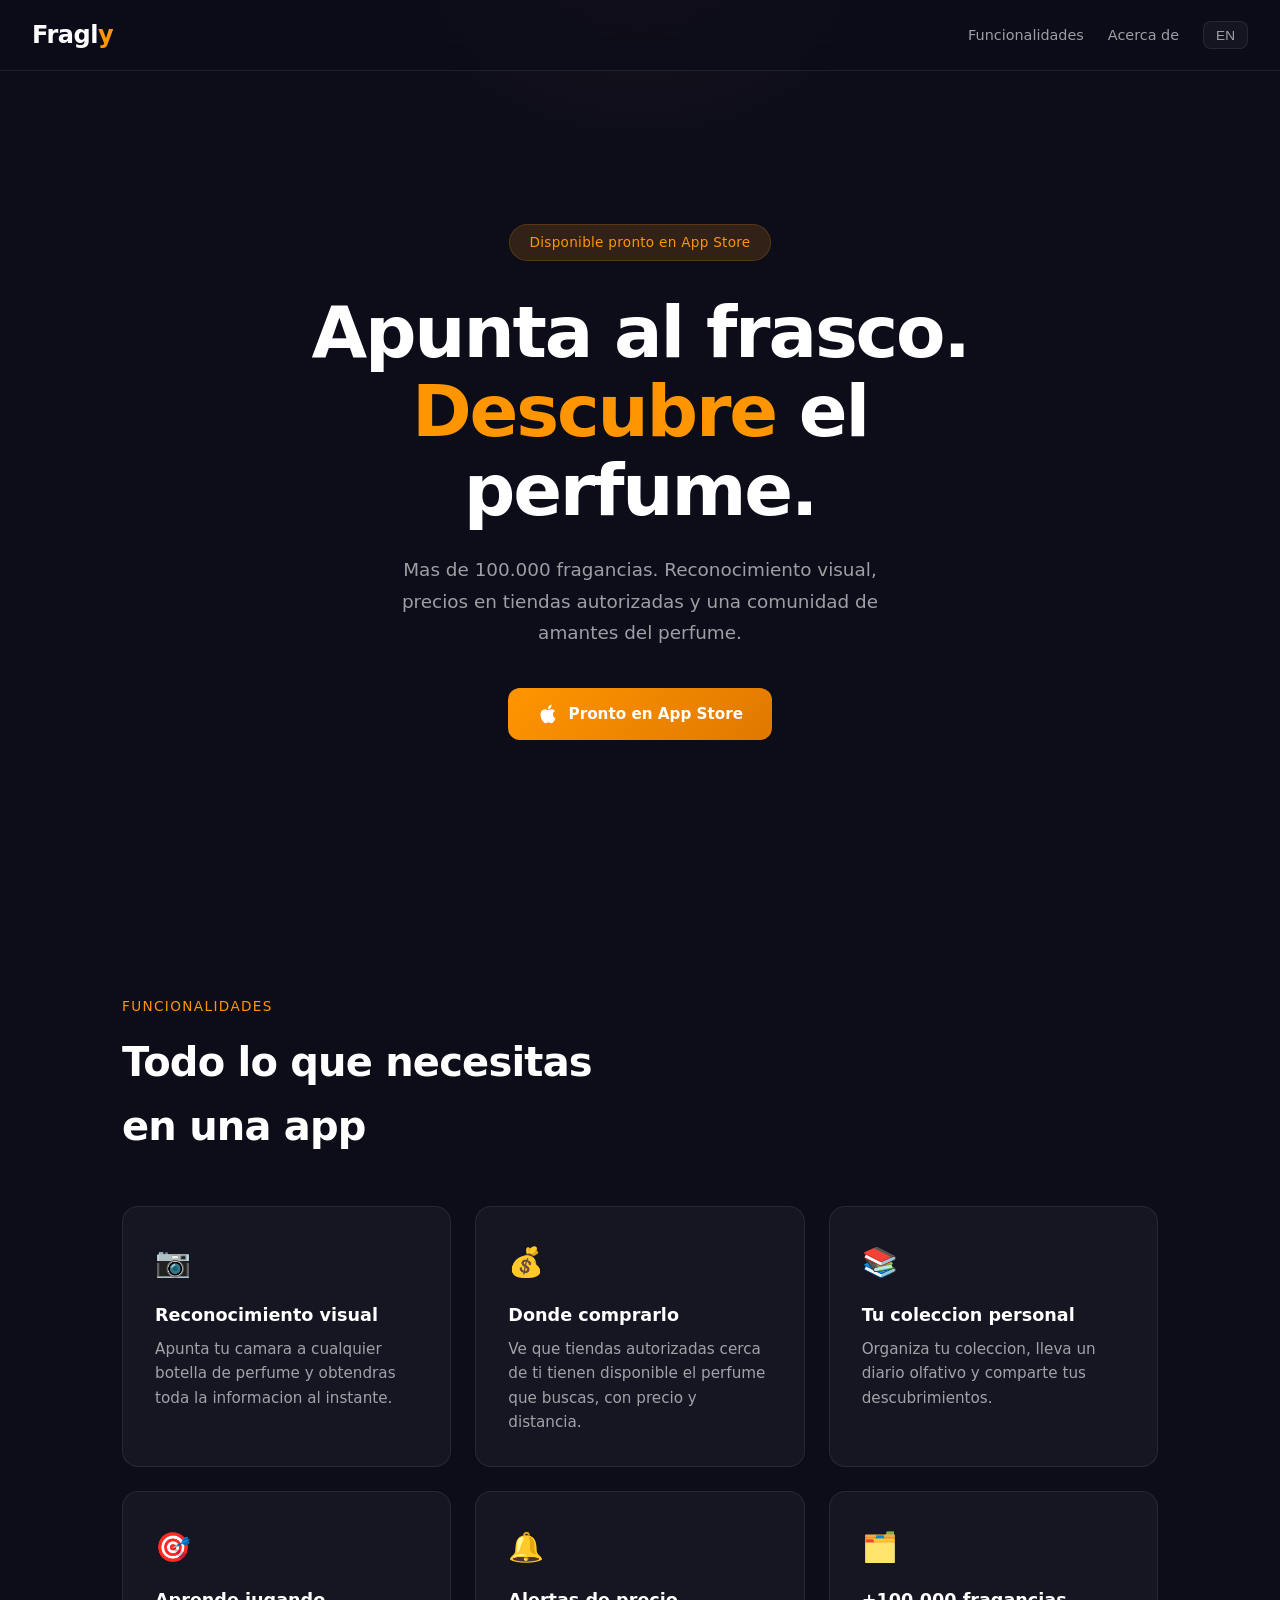
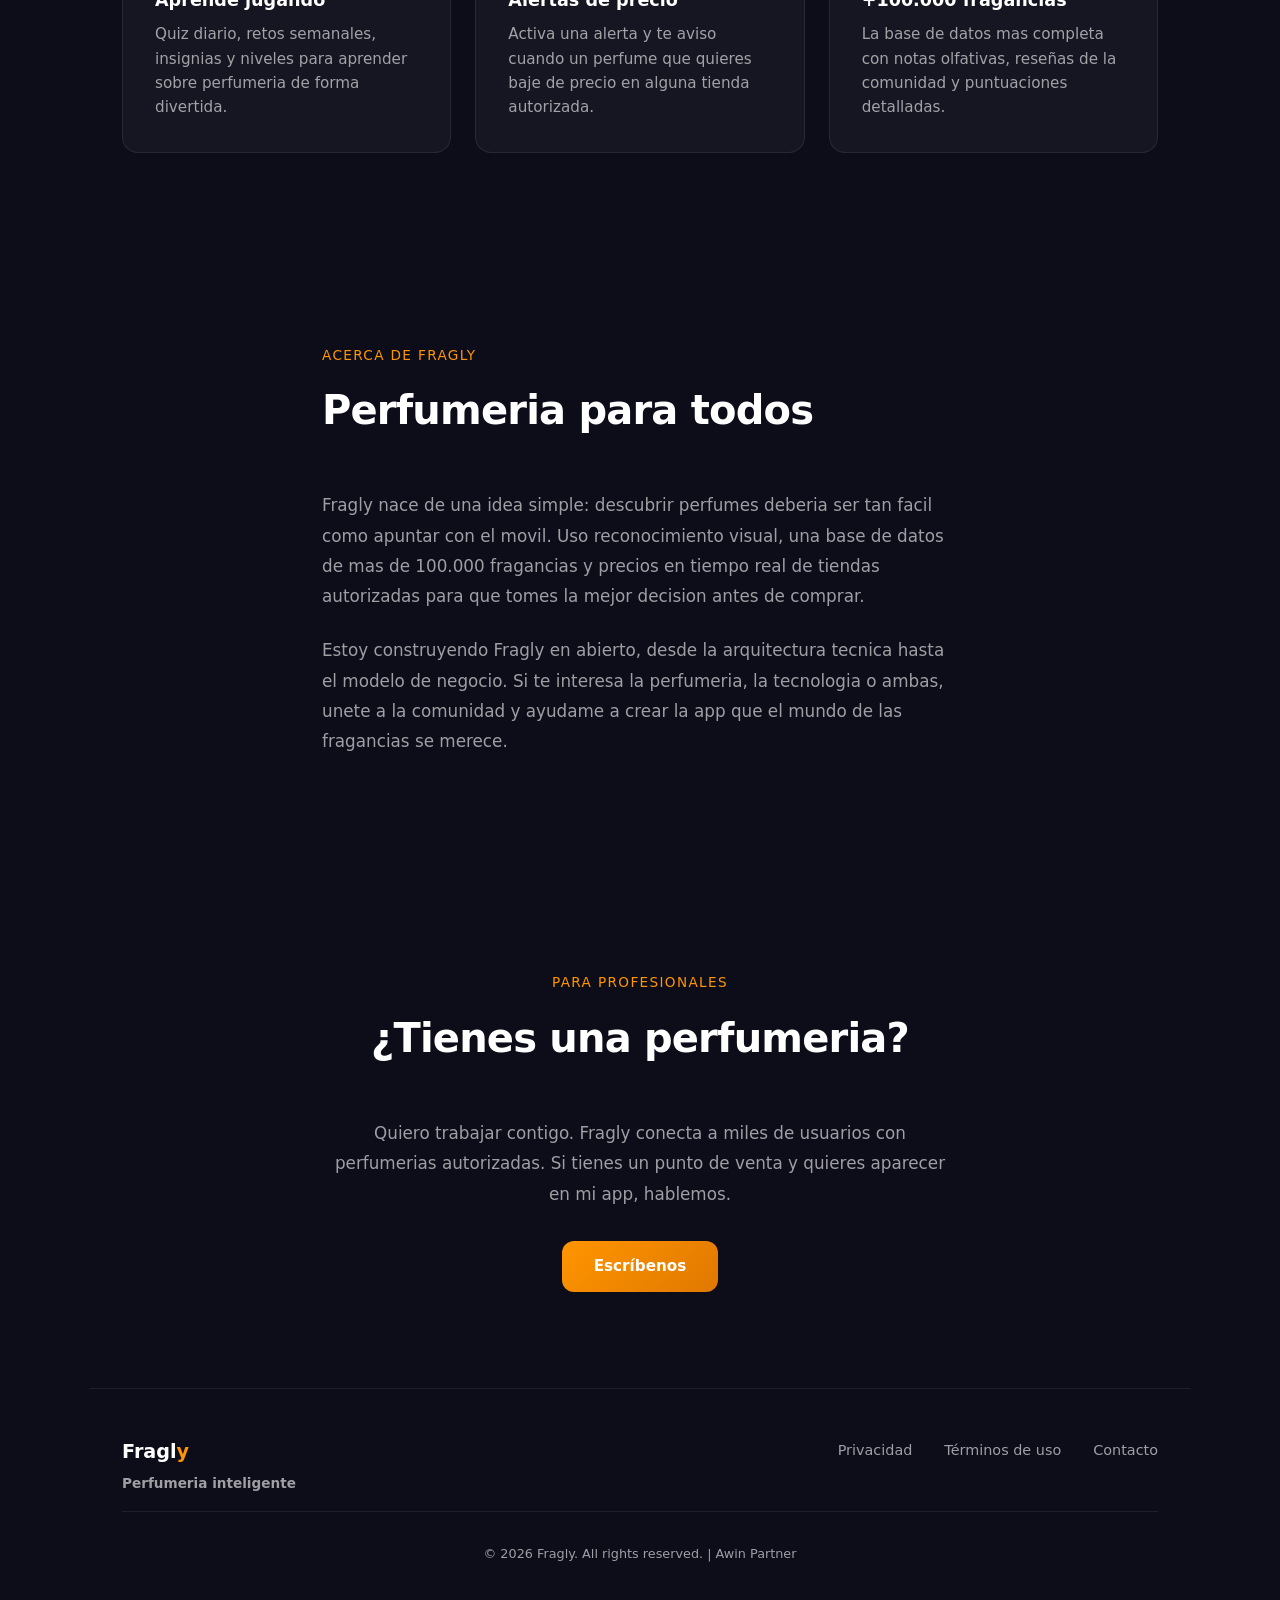
==== index.html @ 9dfbb2f7 "Update fragrance count from 213.000 to 100.000 across copy Co-Authored-By: Claude Opus 4.7 (1M conte" ====
<!DOCTYPE html>
<html lang="es">
<head>
    <meta charset="UTF-8">
    <meta name="viewport" content="width=device-width, initial-scale=1.0">
    <title>Fragly — Descubre y colecciona fragancias</title>
    <meta name="description" content="Fragly es la app de perfumería que te ayuda a descubrir fragancias, comparar precios en tiendas autorizadas y construir tu colección personal.">
    <meta name="theme-color" content="#0d0d1a">
    <link rel="canonical" href="https://fragly.app">
    <meta property="og:title" content="Fragly — Descubre y colecciona fragancias">
    <meta property="og:description" content="Apunta al frasco y descubre cualquier perfume al instante. +100.000 fragancias, tiendas cerca de ti y tu colección personal en una sola app.">
    <meta property="og:url" content="https://fragly.app">
    <meta property="og:type" content="website">
    <style>
        :root {
            --bg-primary: #0d0d1a;
            --bg-card: rgba(255, 255, 255, 0.04);
            --bg-card-hover: rgba(255, 255, 255, 0.07);
            --border-subtle: rgba(255, 255, 255, 0.08);
            --text-primary: #ffffff;
            --text-secondary: rgba(255, 255, 255, 0.6);
            --accent: #FF9500;
            --accent-amber: #E07800;
            --accent-soft: rgba(255, 149, 0, 0.15);
            --radius: 16px;
        }

        * { margin: 0; padding: 0; box-sizing: border-box; }

        body {
            font-family: -apple-system, BlinkMacSystemFont, 'SF Pro Display', 'Segoe UI', system-ui, sans-serif;
            background: var(--bg-primary);
            color: var(--text-primary);
            line-height: 1.6;
            -webkit-font-smoothing: antialiased;
        }

        /* -- NAV -- */
        nav {
            position: fixed;
            top: 0;
            width: 100%;
            padding: 1rem 2rem;
            display: flex;
            justify-content: space-between;
            align-items: center;
            z-index: 100;
            backdrop-filter: blur(20px);
            -webkit-backdrop-filter: blur(20px);
            background: rgba(13, 13, 26, 0.8);
            border-bottom: 1px solid var(--border-subtle);
        }

        .logo {
            font-size: 1.5rem;
            font-weight: 700;
            letter-spacing: -0.02em;
            color: var(--text-primary);
            text-decoration: none;
        }

        .logo span { color: var(--accent); }

        .nav-links {
            display: flex;
            gap: 1.5rem;
            align-items: center;
            list-style: none;
        }

        .nav-links a {
            color: var(--text-secondary);
            text-decoration: none;
            font-size: 0.9rem;
            transition: color 0.2s;
        }

        .nav-links a:hover { color: var(--text-primary); }

        .lang-toggle {
            background: var(--bg-card);
            border: 1px solid var(--border-subtle);
            border-radius: 8px;
            padding: 0.35rem 0.75rem;
            color: var(--text-secondary);
            font-size: 0.85rem;
            cursor: pointer;
            transition: all 0.2s;
        }

        .lang-toggle:hover {
            background: var(--bg-card-hover);
            color: var(--text-primary);
        }

        /* -- HERO -- */
        .hero {
            min-height: 100vh;
            display: flex;
            flex-direction: column;
            justify-content: center;
            align-items: center;
            text-align: center;
            padding: 8rem 2rem 4rem;
            position: relative;
            overflow: hidden;
        }

        .hero::before {
            content: '';
            position: absolute;
            top: -50%;
            left: 50%;
            transform: translateX(-50%);
            width: 600px;
            height: 600px;
            background: radial-gradient(circle, rgba(255, 149, 0, 0.08) 0%, transparent 70%);
            pointer-events: none;
        }

        .hero-badge {
            display: inline-block;
            background: var(--accent-soft);
            border: 1px solid rgba(255, 149, 0, 0.2);
            border-radius: 100px;
            padding: 0.4rem 1.2rem;
            font-size: 0.85rem;
            color: var(--accent);
            margin-bottom: 2rem;
            letter-spacing: 0.02em;
        }

        .hero h1 {
            font-size: clamp(2.5rem, 6vw, 4.5rem);
            font-weight: 700;
            letter-spacing: -0.03em;
            line-height: 1.1;
            margin-bottom: 1.5rem;
            max-width: 700px;
        }

        .hero h1 em {
            font-style: normal;
            color: var(--accent);
        }

        .hero p {
            font-size: 1.15rem;
            color: var(--text-secondary);
            max-width: 520px;
            margin-bottom: 2.5rem;
            line-height: 1.7;
        }

        .app-store-badge {
            display: inline-flex;
            align-items: center;
            gap: 0.6rem;
            background: linear-gradient(135deg, var(--accent), var(--accent-amber));
            color: #ffffff;
            padding: 0.85rem 1.8rem;
            border-radius: 12px;
            font-size: 0.95rem;
            font-weight: 600;
            text-decoration: none;
            transition: transform 0.2s, opacity 0.2s;
        }

        .app-store-badge:hover {
            transform: scale(1.03);
            opacity: 0.9;
        }

        .app-store-badge svg {
            width: 22px;
            height: 22px;
        }

        /* -- FEATURES -- */
        .features {
            padding: 6rem 2rem;
            max-width: 1100px;
            margin: 0 auto;
        }

        .section-label {
            font-size: 0.85rem;
            color: var(--accent);
            text-transform: uppercase;
            letter-spacing: 0.1em;
            margin-bottom: 0.75rem;
        }

        .section-title {
            font-size: clamp(1.8rem, 4vw, 2.5rem);
            font-weight: 700;
            letter-spacing: -0.02em;
            margin-bottom: 3rem;
            max-width: 500px;
        }

        .features-grid {
            display: grid;
            grid-template-columns: repeat(auto-fit, minmax(280px, 1fr));
            gap: 1.5rem;
        }

        .feature-card {
            background: var(--bg-card);
            border: 1px solid var(--border-subtle);
            border-radius: var(--radius);
            padding: 2rem;
            transition: background 0.2s, border-color 0.2s;
        }

        .feature-card:hover {
            background: var(--bg-card-hover);
            border-color: rgba(255, 149, 0, 0.2);
        }

        .feature-icon {
            font-size: 1.8rem;
            margin-bottom: 1rem;
        }

        .feature-card h3 {
            font-size: 1.1rem;
            margin-bottom: 0.5rem;
            font-weight: 600;
        }

        .feature-card p {
            font-size: 0.95rem;
            color: var(--text-secondary);
            line-height: 1.6;
        }

        /* -- ABOUT -- */
        .about {
            padding: 6rem 2rem;
            max-width: 700px;
            margin: 0 auto;
        }

        .about p {
            color: var(--text-secondary);
            font-size: 1.05rem;
            line-height: 1.8;
            margin-bottom: 1.5rem;
        }

        /* -- PERFUMERIA CTA -- */
        .perfumeria-cta {
            padding: 6rem 2rem;
            max-width: 700px;
            margin: 0 auto;
            text-align: center;
        }

        .perfumeria-cta .section-title {
            max-width: none;
        }

        .perfumeria-cta p {
            color: var(--text-secondary);
            font-size: 1.05rem;
            line-height: 1.8;
            margin-bottom: 2rem;
        }

        .perfumeria-btn {
            display: inline-block;
            background: linear-gradient(135deg, var(--accent), var(--accent-amber));
            color: #ffffff;
            padding: 0.85rem 2rem;
            border-radius: 12px;
            font-size: 0.95rem;
            font-weight: 600;
            text-decoration: none;
            transition: transform 0.2s, opacity 0.2s;
        }

        .perfumeria-btn:hover {
            transform: scale(1.03);
            opacity: 0.9;
        }

        /* -- FOOTER -- */
        footer {
            padding: 3rem 2rem;
            border-top: 1px solid var(--border-subtle);
            max-width: 1100px;
            margin: 0 auto;
        }

        .footer-content {
            display: flex;
            justify-content: space-between;
            align-items: flex-start;
            flex-wrap: wrap;
            gap: 2rem;
        }

        .footer-brand {
            font-size: 1.2rem;
            font-weight: 700;
        }

        .footer-brand span { color: var(--accent); }

        .footer-brand p {
            font-size: 0.85rem;
            color: var(--text-secondary);
            margin-top: 0.3rem;
        }

        .footer-links {
            display: flex;
            gap: 2rem;
            list-style: none;
        }

        .footer-links a {
            color: var(--text-secondary);
            text-decoration: none;
            font-size: 0.9rem;
            transition: color 0.2s;
        }

        .footer-links a:hover { color: var(--text-primary); }

        .footer-copy {
            width: 100%;
            text-align: center;
            padding-top: 2rem;
            margin-top: 1rem;
            border-top: 1px solid var(--border-subtle);
            font-size: 0.8rem;
            color: var(--text-secondary);
        }

        /* -- LEGAL PAGES -- */
        .legal {
            display: none;
            padding: 8rem 2rem 4rem;
            max-width: 750px;
            margin: 0 auto;
        }

        .legal.active { display: block; }

        .legal h1 {
            font-size: 2rem;
            font-weight: 700;
            margin-bottom: 0.5rem;
        }

        .legal .last-updated {
            color: var(--text-secondary);
            font-size: 0.9rem;
            margin-bottom: 2.5rem;
        }

        .legal h2 {
            font-size: 1.2rem;
            font-weight: 600;
            margin-top: 2rem;
            margin-bottom: 0.75rem;
        }

        .legal p, .legal li {
            color: var(--text-secondary);
            font-size: 0.95rem;
            line-height: 1.8;
            margin-bottom: 1rem;
        }

        .legal ul {
            padding-left: 1.5rem;
            margin-bottom: 1rem;
        }

        .legal a {
            color: var(--accent);
            text-decoration: none;
        }

        .legal a:hover { text-decoration: underline; }

        .back-link {
            display: inline-flex;
            align-items: center;
            gap: 0.4rem;
            color: var(--accent);
            text-decoration: none;
            font-size: 0.9rem;
            margin-bottom: 2rem;
        }

        .back-link:hover { text-decoration: underline; }

        /* -- RESPONSIVE -- */
        @media (max-width: 640px) {
            nav { padding: 1rem; }
            .nav-links { gap: 1rem; }
            .nav-links a { font-size: 0.8rem; }
            .features-grid { grid-template-columns: 1fr; }
            .footer-content { flex-direction: column; align-items: center; text-align: center; }
            .footer-links { flex-direction: column; gap: 1rem; align-items: center; }
        }
    </style>
</head>
<body>

<!-- NAVIGATION -->
<nav>
    <a href="#" class="logo" onclick="showPage('home')">Fragl<span>y</span></a>
    <ul class="nav-links">
        <li><a href="#features" data-i18n="nav_features">Funcionalidades</a></li>
        <li><a href="#about" data-i18n="nav_about">Acerca de</a></li>
        <li><button class="lang-toggle" onclick="toggleLang()" id="langBtn">EN</button></li>
    </ul>
</nav>

<!-- HOME PAGE -->
<div id="page-home">

    <!-- HERO -->
    <section class="hero">
        <div class="hero-badge" data-i18n="hero_badge">Disponible pronto en App Store</div>
        <h1 data-i18n="hero_title">Apunta al frasco. <em>Descubre</em> el perfume.</h1>
        <p data-i18n="hero_subtitle">Mas de 100.000 fragancias. Reconocimiento visual, precios en tiendas autorizadas y una comunidad de amantes del perfume.</p>
        <a href="#" class="app-store-badge" data-i18n="hero_cta">
            <svg viewBox="0 0 24 24" fill="currentColor"><path d="M18.71 19.5c-.83 1.24-1.71 2.45-3.05 2.47-1.34.03-1.77-.79-3.29-.79-1.53 0-2 .77-3.27.82-1.31.05-2.3-1.32-3.14-2.53C4.25 17 2.94 12.45 4.7 9.39c.87-1.52 2.43-2.48 4.12-2.51 1.28-.02 2.5.87 3.29.87.78 0 2.26-1.07 3.8-.91.65.03 2.47.26 3.64 1.98-.09.06-2.17 1.28-2.15 3.81.03 3.02 2.65 4.03 2.68 4.04-.03.07-.42 1.44-1.38 2.83M13 3.5c.73-.83 1.94-1.46 2.94-1.5.13 1.17-.34 2.35-1.04 3.19-.69.85-1.83 1.51-2.95 1.42-.15-1.15.41-2.35 1.05-3.11z"/></svg>
            Pronto en App Store
        </a>
    </section>

    <!-- FEATURES -->
    <section class="features" id="features">
        <div class="section-label" data-i18n="features_label">Funcionalidades</div>
        <h2 class="section-title" data-i18n="features_title">Todo lo que necesitas en una app</h2>
        <div class="features-grid">
            <div class="feature-card">
                <div class="feature-icon">📷</div>
                <h3 data-i18n="f1_title">Reconocimiento visual</h3>
                <p data-i18n="f1_desc">Apunta tu camara a cualquier botella de perfume y obtendras toda la informacion al instante.</p>
            </div>
            <div class="feature-card">
                <div class="feature-icon">💰</div>
                <h3 data-i18n="f2_title">Donde comprarlo</h3>
                <p data-i18n="f2_desc">Ve que tiendas autorizadas cerca de ti tienen disponible el perfume que buscas, con precio y distancia.</p>
            </div>
            <div class="feature-card">
                <div class="feature-icon">📚</div>
                <h3 data-i18n="f3_title">Tu coleccion personal</h3>
                <p data-i18n="f3_desc">Organiza tu coleccion, lleva un diario olfativo y comparte tus descubrimientos.</p>
            </div>
            <div class="feature-card">
                <div class="feature-icon">🎯</div>
                <h3 data-i18n="f4_title">Aprende jugando</h3>
                <p data-i18n="f4_desc">Quiz diario, retos semanales, insignias y niveles para aprender sobre perfumeria de forma divertida.</p>
            </div>
            <div class="feature-card">
                <div class="feature-icon">🔔</div>
                <h3 data-i18n="f5_title">Alertas de precio</h3>
                <p data-i18n="f5_desc">Activa una alerta y te aviso cuando un perfume que quieres baje de precio en alguna tienda autorizada.</p>
            </div>
            <div class="feature-card">
                <div class="feature-icon">🗂️</div>
                <h3 data-i18n="f6_title">+100.000 fragancias</h3>
                <p data-i18n="f6_desc">La base de datos mas completa con notas olfativas, reseñas de la comunidad y puntuaciones detalladas.</p>
            </div>
        </div>
    </section>

    <!-- ABOUT -->
    <section class="about" id="about">
        <div class="section-label" data-i18n="about_label">Acerca de Fragly</div>
        <h2 class="section-title" data-i18n="about_title">Perfumeria para todos</h2>
        <p data-i18n="about_p1">Fragly nace de una idea simple: descubrir perfumes deberia ser tan facil como apuntar con el movil. Uso reconocimiento visual, una base de datos de mas de 100.000 fragancias y precios en tiempo real de tiendas autorizadas para que tomes la mejor decision antes de comprar.</p>
        <p data-i18n="about_p2">Estoy construyendo Fragly en abierto, desde la arquitectura tecnica hasta el modelo de negocio. Si te interesa la perfumeria, la tecnologia o ambas, unete a la comunidad y ayudame a crear la app que el mundo de las fragancias se merece.</p>
    </section>

    <!-- PERFUMERIA CTA -->
    <section class="perfumeria-cta" id="perfumeria">
        <div class="section-label" data-i18n="perfumeria_label">Para profesionales</div>
        <h2 class="section-title" data-i18n="perfumeria_title">&iquest;Tienes una perfumeria?</h2>
        <p data-i18n="perfumeria_desc">Quiero trabajar contigo. Fragly conecta a miles de usuarios con perfumerias autorizadas. Si tienes un punto de venta y quieres aparecer en mi app, hablemos.</p>
        <a href="mailto:fernando.jurado.madrid@gmail.com" class="perfumeria-btn" data-i18n="perfumeria_cta">Escríbenos</a>
    </section>

</div>

<!-- PRIVACY POLICY PAGE -->
<div id="page-privacy" class="legal">
    <a href="#" class="back-link" onclick="showPage('home')">← <span data-i18n="back_home">Volver al inicio</span></a>
    <h1 data-i18n="privacy_title">Politica de Privacidad</h1>
    <p class="last-updated" data-i18n="privacy_updated">Última actualización: 10 de marzo de 2026</p>

    <h2 data-i18n="priv_1_h">1. Informacion que recopilo</h2>
    <p data-i18n="priv_1_p">Fragly recopila la minima informacion necesaria para ofrecer el servicio:</p>
    <ul>
        <li data-i18n="priv_1_li1"><strong>Datos de cuenta:</strong> Identificador anonimo de Sign in with Apple. No almaceno tu email real ni contrasenas.</li>
        <li data-i18n="priv_1_li2"><strong>Datos de uso:</strong> Tu coleccion de perfumes, reseñas, puntuaciones de quiz y preferencias de la app, almacenados en tu dispositivo y en mis servidores para sincronizacion.</li>
        <li data-i18n="priv_1_li3"><strong>Imagenes de camara:</strong> Las imagenes capturadas para reconocimiento visual se procesan en el dispositivo y no se envian a mis servidores.</li>
    </ul>

    <h2 data-i18n="priv_2_h">2. Como uso tu informacion</h2>
    <p data-i18n="priv_2_p">Uso tus datos exclusivamente para:</p>
    <ul>
        <li data-i18n="priv_2_li1">Ofrecer y mejorar las funcionalidades de la app</li>
        <li data-i18n="priv_2_li2">Sincronizar tu coleccion y progreso entre dispositivos</li>
        <li data-i18n="priv_2_li3">Enviarte alertas de precio que hayas configurado</li>
    </ul>

    <h2 data-i18n="priv_3_h">3. Enlaces de afiliado</h2>
    <p data-i18n="priv_3_p">Fragly incluye enlaces a tiendas autorizadas a traves de programas de afiliados. Cuando compras a traves de estos enlaces, puedo recibir una comision sin coste adicional para ti. Estos enlaces estan claramente identificados en la app.</p>

    <h2 data-i18n="priv_4_h">4. Comparticion de datos</h2>
    <p data-i18n="priv_4_p">No vendo, alquilo ni comparto tu informacion personal con terceros. Los unicos datos compartidos son los necesarios para procesar compras a traves de enlaces de afiliado, gestionados directamente por las tiendas.</p>

    <h2 data-i18n="priv_5_h">5. Almacenamiento y seguridad</h2>
    <p data-i18n="priv_5_p">Tus datos se almacenan de forma segura con cifrado en transito y en reposo. Las credenciales de autenticacion se gestionan a traves de Sign in with Apple y Passkeys (WebAuthn), sin que almacene contrasenas.</p>

    <h2 data-i18n="priv_6_h">6. Tus derechos</h2>
    <p data-i18n="priv_6_p">Puedes solicitar la eliminacion de tu cuenta y todos los datos asociados en cualquier momento desde los ajustes de la app o contactandome en <a href="mailto:privacy@fragly.app">privacy@fragly.app</a>.</p>

    <h2 data-i18n="priv_7_h">7. Contacto</h2>
    <p data-i18n="priv_7_p">Para cualquier consulta sobre privacidad: <a href="mailto:privacy@fragly.app">privacy@fragly.app</a></p>
</div>

<!-- TERMS OF SERVICE PAGE -->
<div id="page-terms" class="legal">
    <a href="#" class="back-link" onclick="showPage('home')">← <span data-i18n="back_home">Volver al inicio</span></a>
    <h1 data-i18n="terms_title">Términos de Uso</h1>
    <p class="last-updated" data-i18n="terms_updated">Última actualización: 10 de marzo de 2026</p>

    <h2 data-i18n="terms_1_h">1. Aceptación de los términos</h2>
    <p data-i18n="terms_1_p">Al usar Fragly, aceptas estos términos de uso. Si no estas de acuerdo, no utilices la app.</p>

    <h2 data-i18n="terms_2_h">2. Descripción del servicio</h2>
    <p data-i18n="terms_2_p">Fragly es una plataforma de descubrimiento de fragancias que ofrece reconocimiento visual de perfumes, consulta de disponibilidad y precios en tiendas autorizadas, gestión de colecciones personales y contenido educativo sobre perfumería.</p>

    <h2 data-i18n="terms_3_h">3. Precios y enlaces de compra</h2>
    <p data-i18n="terms_3_p">Los precios mostrados en Fragly provienen de tiendas autorizadas y pueden variar. Fragly no vende productos directamente. Las compras se realizan en las tiendas correspondientes bajo sus propios términos y condiciones. Fragly puede recibir comisiones por compras realizadas a traves de enlaces de afiliado.</p>

    <h2 data-i18n="terms_4_h">4. Contenido del usuario</h2>
    <p data-i18n="terms_4_p">Eres responsable del contenido que publiques (reseñas, puntuaciones). Me reservo el derecho de moderar contenido que sea ofensivo, spam o viole los derechos de otros.</p>

    <h2 data-i18n="terms_5_h">5. Propiedad intelectual</h2>
    <p data-i18n="terms_5_p">Las marcas de perfumes, imagenes de productos y nombres comerciales pertenecen a sus respectivos propietarios. Fragly los utiliza con fines informativos y de descubrimiento.</p>

    <h2 data-i18n="terms_6_h">6. Limitación de responsabilidad</h2>
    <p data-i18n="terms_6_p">Fragly se ofrece "tal cual". No garantizo la exactitud de los precios en todo momento ni la disponibilidad continua del servicio.</p>

    <h2 data-i18n="terms_7_h">7. Contacto</h2>
    <p data-i18n="terms_7_p">Para consultas sobre estos términos: <a href="mailto:legal@fragly.app">legal@fragly.app</a></p>
</div>

<!-- FOOTER -->
<footer>
    <div class="footer-content">
        <div class="footer-brand">
            Fragl<span>y</span>
            <p data-i18n="footer_tagline">Perfumeria inteligente</p>
        </div>
        <ul class="footer-links">
            <li><a href="#" onclick="showPage('privacy')" data-i18n="footer_privacy">Privacidad</a></li>
            <li><a href="#" onclick="showPage('terms')" data-i18n="footer_terms">Términos de uso</a></li>
            <li><a href="mailto:hello@fragly.app" data-i18n="footer_contact">Contacto</a></li>
        </ul>
    </div>
    <div class="footer-copy">&copy; 2026 Fragly. All rights reserved. | Awin Partner</div>
</footer>

<script>
// -- i18n --
const translations = {
    es: {
        nav_features: "Funcionalidades",
        nav_about: "Acerca de",
        hero_badge: "Disponible pronto en App Store",
        hero_title: 'Apunta al frasco. <em>Descubre</em> el perfume.',
        hero_subtitle: "Mas de 100.000 fragancias. Reconocimiento visual, precios en tiendas autorizadas y una comunidad de amantes del perfume.",
        hero_cta: '<svg viewBox="0 0 24 24" fill="currentColor"><path d="M18.71 19.5c-.83 1.24-1.71 2.45-3.05 2.47-1.34.03-1.77-.79-3.29-.79-1.53 0-2 .77-3.27.82-1.31.05-2.3-1.32-3.14-2.53C4.25 17 2.94 12.45 4.7 9.39c.87-1.52 2.43-2.48 4.12-2.51 1.28-.02 2.5.87 3.29.87.78 0 2.26-1.07 3.8-.91.65.03 2.47.26 3.64 1.98-.09.06-2.17 1.28-2.15 3.81.03 3.02 2.65 4.03 2.68 4.04-.03.07-.42 1.44-1.38 2.83M13 3.5c.73-.83 1.94-1.46 2.94-1.5.13 1.17-.34 2.35-1.04 3.19-.69.85-1.83 1.51-2.95 1.42-.15-1.15.41-2.35 1.05-3.11z"/></svg> Pronto en App Store',
        features_label: "Funcionalidades",
        features_title: "Todo lo que necesitas en una app",
        f1_title: "Reconocimiento visual",
        f1_desc: "Apunta tu camara a cualquier botella de perfume y obtendras toda la informacion al instante.",
        f2_title: "Donde comprarlo",
        f2_desc: "Ve que tiendas autorizadas cerca de ti tienen disponible el perfume que buscas, con precio y distancia.",
        f3_title: "Tu coleccion personal",
        f3_desc: "Organiza tu coleccion, lleva un diario olfativo y comparte tus descubrimientos.",
        f4_title: "Aprende jugando",
        f4_desc: "Quiz diario, retos semanales, insignias y niveles para aprender sobre perfumeria de forma divertida.",
        f5_title: "Alertas de precio",
        f5_desc: "Activa una alerta y te aviso cuando un perfume que quieres baje de precio en alguna tienda autorizada.",
        f6_title: "+100.000 fragancias",
        f6_desc: "La base de datos mas completa con notas olfativas, reseñas de la comunidad y puntuaciones detalladas.",
        about_label: "Acerca de Fragly",
        about_title: "Perfumeria para todos",
        about_p1: "Fragly nace de una idea simple: descubrir perfumes deberia ser tan facil como apuntar con el movil. Uso reconocimiento visual, una base de datos de mas de 100.000 fragancias y precios en tiempo real de tiendas autorizadas para que tomes la mejor decision antes de comprar.",
        about_p2: "Estoy construyendo Fragly en abierto, desde la arquitectura tecnica hasta el modelo de negocio. Si te interesa la perfumeria, la tecnologia o ambas, unete a la comunidad y ayudame a crear la app que el mundo de las fragancias se merece.",
        perfumeria_label: "Para profesionales",
        perfumeria_title: "&iquest;Tienes una perfumeria?",
        perfumeria_desc: "Quiero trabajar contigo. Fragly conecta a miles de usuarios con perfumerias autorizadas. Si tienes un punto de venta y quieres aparecer en mi app, hablemos.",
        perfumeria_cta: "Escríbenos",
        footer_tagline: "Perfumeria inteligente",
        footer_privacy: "Privacidad",
        footer_terms: "Términos de uso",
        footer_contact: "Contacto",
        back_home: "Volver al inicio",
        privacy_title: "Politica de Privacidad",
        privacy_updated: "Última actualización: 10 de marzo de 2026",
        priv_1_h: "1. Informacion que recopilo",
        priv_1_p: "Fragly recopila la minima informacion necesaria para ofrecer el servicio:",
        priv_1_li1: "<strong>Datos de cuenta:</strong> Identificador anonimo de Sign in with Apple. No almaceno tu email real ni contrasenas.",
        priv_1_li2: "<strong>Datos de uso:</strong> Tu coleccion de perfumes, reseñas, puntuaciones de quiz y preferencias de la app.",
        priv_1_li3: "<strong>Imagenes de camara:</strong> Las imagenes capturadas para reconocimiento visual se procesan en el dispositivo y no se envian a mis servidores.",
        priv_2_h: "2. Como uso tu informacion",
        priv_2_p: "Uso tus datos exclusivamente para:",
        priv_2_li1: "Ofrecer y mejorar las funcionalidades de la app",
        priv_2_li2: "Sincronizar tu coleccion y progreso entre dispositivos",
        priv_2_li3: "Enviarte alertas de precio que hayas configurado",
        priv_3_h: "3. Enlaces de afiliado",
        priv_3_p: "Fragly incluye enlaces a tiendas autorizadas a traves de programas de afiliados. Cuando compras a traves de estos enlaces, puedo recibir una comision sin coste adicional para ti.",
        priv_4_h: "4. Comparticion de datos",
        priv_4_p: "No vendo, alquilo ni comparto tu informacion personal con terceros.",
        priv_5_h: "5. Almacenamiento y seguridad",
        priv_5_p: "Tus datos se almacenan de forma segura con cifrado en transito y en reposo.",
        priv_6_h: "6. Tus derechos",
        priv_6_p: 'Puedes solicitar la eliminacion de tu cuenta y todos los datos asociados en cualquier momento desde los ajustes de la app o contactandome en <a href="mailto:privacy@fragly.app">privacy@fragly.app</a>.',
        priv_7_h: "7. Contacto",
        priv_7_p: 'Para cualquier consulta sobre privacidad: <a href="mailto:privacy@fragly.app">privacy@fragly.app</a>',
        terms_title: "Términos de Uso",
        terms_updated: "Última actualización: 10 de marzo de 2026",
        terms_1_h: "1. Aceptación de los términos",
        terms_1_p: "Al usar Fragly, aceptas estos términos de uso. Si no estas de acuerdo, no utilices la app.",
        terms_2_h: "2. Descripción del servicio",
        terms_2_p: "Fragly es una plataforma de descubrimiento de fragancias que ofrece reconocimiento visual de perfumes, consulta de disponibilidad y precios en tiendas autorizadas, gestión de colecciones personales y contenido educativo sobre perfumería.",
        terms_3_h: "3. Precios y enlaces de compra",
        terms_3_p: "Los precios mostrados en Fragly provienen de tiendas autorizadas y pueden variar. Fragly no vende productos directamente. Las compras se realizan en las tiendas correspondientes bajo sus propios términos y condiciones.",
        terms_4_h: "4. Contenido del usuario",
        terms_4_p: "Eres responsable del contenido que publiques (reseñas, puntuaciones). Me reservo el derecho de moderar contenido que sea ofensivo, spam o viole los derechos de otros.",
        terms_5_h: "5. Propiedad intelectual",
        terms_5_p: "Las marcas de perfumes, imagenes de productos y nombres comerciales pertenecen a sus respectivos propietarios. Fragly los utiliza con fines informativos y de descubrimiento.",
        terms_6_h: "6. Limitación de responsabilidad",
        terms_6_p: 'Fragly se ofrece "tal cual". No garantizo la exactitud de los precios en todo momento ni la disponibilidad continua del servicio.',
        terms_7_h: "7. Contacto",
        terms_7_p: 'Para consultas sobre estos términos: <a href="mailto:legal@fragly.app">legal@fragly.app</a>'
    },
    en: {
        nav_features: "Features",
        nav_about: "About",
        hero_badge: "Coming soon to the App Store",
        hero_title: 'Point at the bottle. <em>Discover</em> the perfume.',
        hero_subtitle: "Over 100,000 fragrances. Visual recognition, prices from authorized retailers, and a community of perfume lovers.",
        hero_cta: '<svg viewBox="0 0 24 24" fill="currentColor"><path d="M18.71 19.5c-.83 1.24-1.71 2.45-3.05 2.47-1.34.03-1.77-.79-3.29-.79-1.53 0-2 .77-3.27.82-1.31.05-2.3-1.32-3.14-2.53C4.25 17 2.94 12.45 4.7 9.39c.87-1.52 2.43-2.48 4.12-2.51 1.28-.02 2.5.87 3.29.87.78 0 2.26-1.07 3.8-.91.65.03 2.47.26 3.64 1.98-.09.06-2.17 1.28-2.15 3.81.03 3.02 2.65 4.03 2.68 4.04-.03.07-.42 1.44-1.38 2.83M13 3.5c.73-.83 1.94-1.46 2.94-1.5.13 1.17-.34 2.35-1.04 3.19-.69.85-1.83 1.51-2.95 1.42-.15-1.15.41-2.35 1.05-3.11z"/></svg> Coming to App Store',
        features_label: "Features",
        features_title: "Everything you need in one app",
        f1_title: "Visual recognition",
        f1_desc: "Point your camera at any perfume bottle and get all the information instantly.",
        f2_title: "Where to buy it",
        f2_desc: "See which authorized stores near you have the perfume you are looking for, with price and distance.",
        f3_title: "Your personal collection",
        f3_desc: "Organize your collection, keep a scent diary, and share your discoveries.",
        f4_title: "Learn by playing",
        f4_desc: "Daily quizzes, weekly challenges, badges, and levels to learn about perfumery in a fun way.",
        f5_title: "Price alerts",
        f5_desc: "Set an alert and I will notify you when a perfume you want drops in price at any authorized store.",
        f6_title: "100,000+ fragrances",
        f6_desc: "The most comprehensive database with scent notes, community reviews, and detailed ratings.",
        about_label: "About Fragly",
        about_title: "Perfumery for everyone",
        about_p1: "Fragly was born from a simple idea: discovering perfumes should be as easy as pointing your phone. I use visual recognition, a database of over 100,000 fragrances, and real-time prices from authorized retailers so you can make the best decision before buying.",
        about_p2: "I am building Fragly in the open, from the technical architecture to the business model. If you are into perfumery, technology, or both, join the community and help me create the app the fragrance world deserves.",
        perfumeria_label: "For professionals",
        perfumeria_title: "Own a perfumery?",
        perfumeria_desc: "I want to work with you. Fragly connects thousands of users with authorized perfumeries. If you have a retail location and want to appear in my app, let's talk.",
        perfumeria_cta: "Get in touch",
        footer_tagline: "Smart perfumery",
        footer_privacy: "Privacy",
        footer_terms: "Terms of Use",
        footer_contact: "Contact",
        back_home: "Back to home",
        privacy_title: "Privacy Policy",
        privacy_updated: "Last updated: March 10, 2026",
        priv_1_h: "1. Information I collect",
        priv_1_p: "Fragly collects the minimum information necessary to provide the service:",
        priv_1_li1: "<strong>Account data:</strong> Anonymous identifier from Sign in with Apple. I do not store your real email or passwords.",
        priv_1_li2: "<strong>Usage data:</strong> Your perfume collection, reviews, quiz scores, and app preferences.",
        priv_1_li3: "<strong>Camera images:</strong> Images captured for visual recognition are processed on-device and are not sent to my servers.",
        priv_2_h: "2. How I use your information",
        priv_2_p: "I use your data exclusively to:",
        priv_2_li1: "Provide and improve app features",
        priv_2_li2: "Sync your collection and progress across devices",
        priv_2_li3: "Send you price alerts you have configured",
        priv_3_h: "3. Affiliate links",
        priv_3_p: "Fragly includes links to authorized retailers through affiliate programs. When you purchase through these links, I may receive a commission at no additional cost to you.",
        priv_4_h: "4. Data sharing",
        priv_4_p: "I do not sell, rent, or share your personal information with third parties.",
        priv_5_h: "5. Storage and security",
        priv_5_p: "Your data is stored securely with encryption in transit and at rest.",
        priv_6_h: "6. Your rights",
        priv_6_p: 'You can request deletion of your account and all associated data at any time from the app settings or by contacting me at <a href="mailto:privacy@fragly.app">privacy@fragly.app</a>.',
        priv_7_h: "7. Contact",
        priv_7_p: 'For any privacy inquiries: <a href="mailto:privacy@fragly.app">privacy@fragly.app</a>',
        terms_title: "Terms of Use",
        terms_updated: "Last updated: March 10, 2026",
        terms_1_h: "1. Acceptance of terms",
        terms_1_p: "By using Fragly, you accept these terms of use. If you disagree, do not use the app.",
        terms_2_h: "2. Service description",
        terms_2_p: "Fragly is a fragrance discovery platform offering visual perfume recognition, availability and price lookup at authorized stores, personal collection management, and educational content about perfumery.",
        terms_3_h: "3. Prices and purchase links",
        terms_3_p: "Prices shown in Fragly come from authorized retailers and may vary. Fragly does not sell products directly. Purchases are made at the respective stores under their own terms and conditions.",
        terms_4_h: "4. User content",
        terms_4_p: "You are responsible for content you publish (reviews, ratings). I reserve the right to moderate content that is offensive, spam, or violates the rights of others.",
        terms_5_h: "5. Intellectual property",
        terms_5_p: "Perfume brands, product images, and trade names belong to their respective owners. Fragly uses them for informational and discovery purposes.",
        terms_6_h: "6. Limitation of liability",
        terms_6_p: 'Fragly is provided "as is". I do not guarantee the accuracy of prices at all times or continuous availability of the service.',
        terms_7_h: "7. Contact",
        terms_7_p: 'For inquiries about these terms: <a href="mailto:legal@fragly.app">legal@fragly.app</a>'
    }
};

let currentLang = 'es';

function toggleLang() {
    currentLang = currentLang === 'es' ? 'en' : 'es';
    document.getElementById('langBtn').textContent = currentLang === 'es' ? 'EN' : 'ES';
    document.documentElement.lang = currentLang;
    applyTranslations();
}

function applyTranslations() {
    const t = translations[currentLang];
    document.querySelectorAll('[data-i18n]').forEach(el => {
        const key = el.getAttribute('data-i18n');
        if (t[key]) el.innerHTML = t[key];
    });
}

function showPage(page) {
    document.getElementById('page-home').style.display = page === 'home' ? 'block' : 'none';
    document.getElementById('page-privacy').className = page === 'privacy' ? 'legal active' : 'legal';
    document.getElementById('page-terms').className = page === 'terms' ? 'legal active' : 'legal';
    window.scrollTo(0, 0);
}
</script>

</body>
</html>
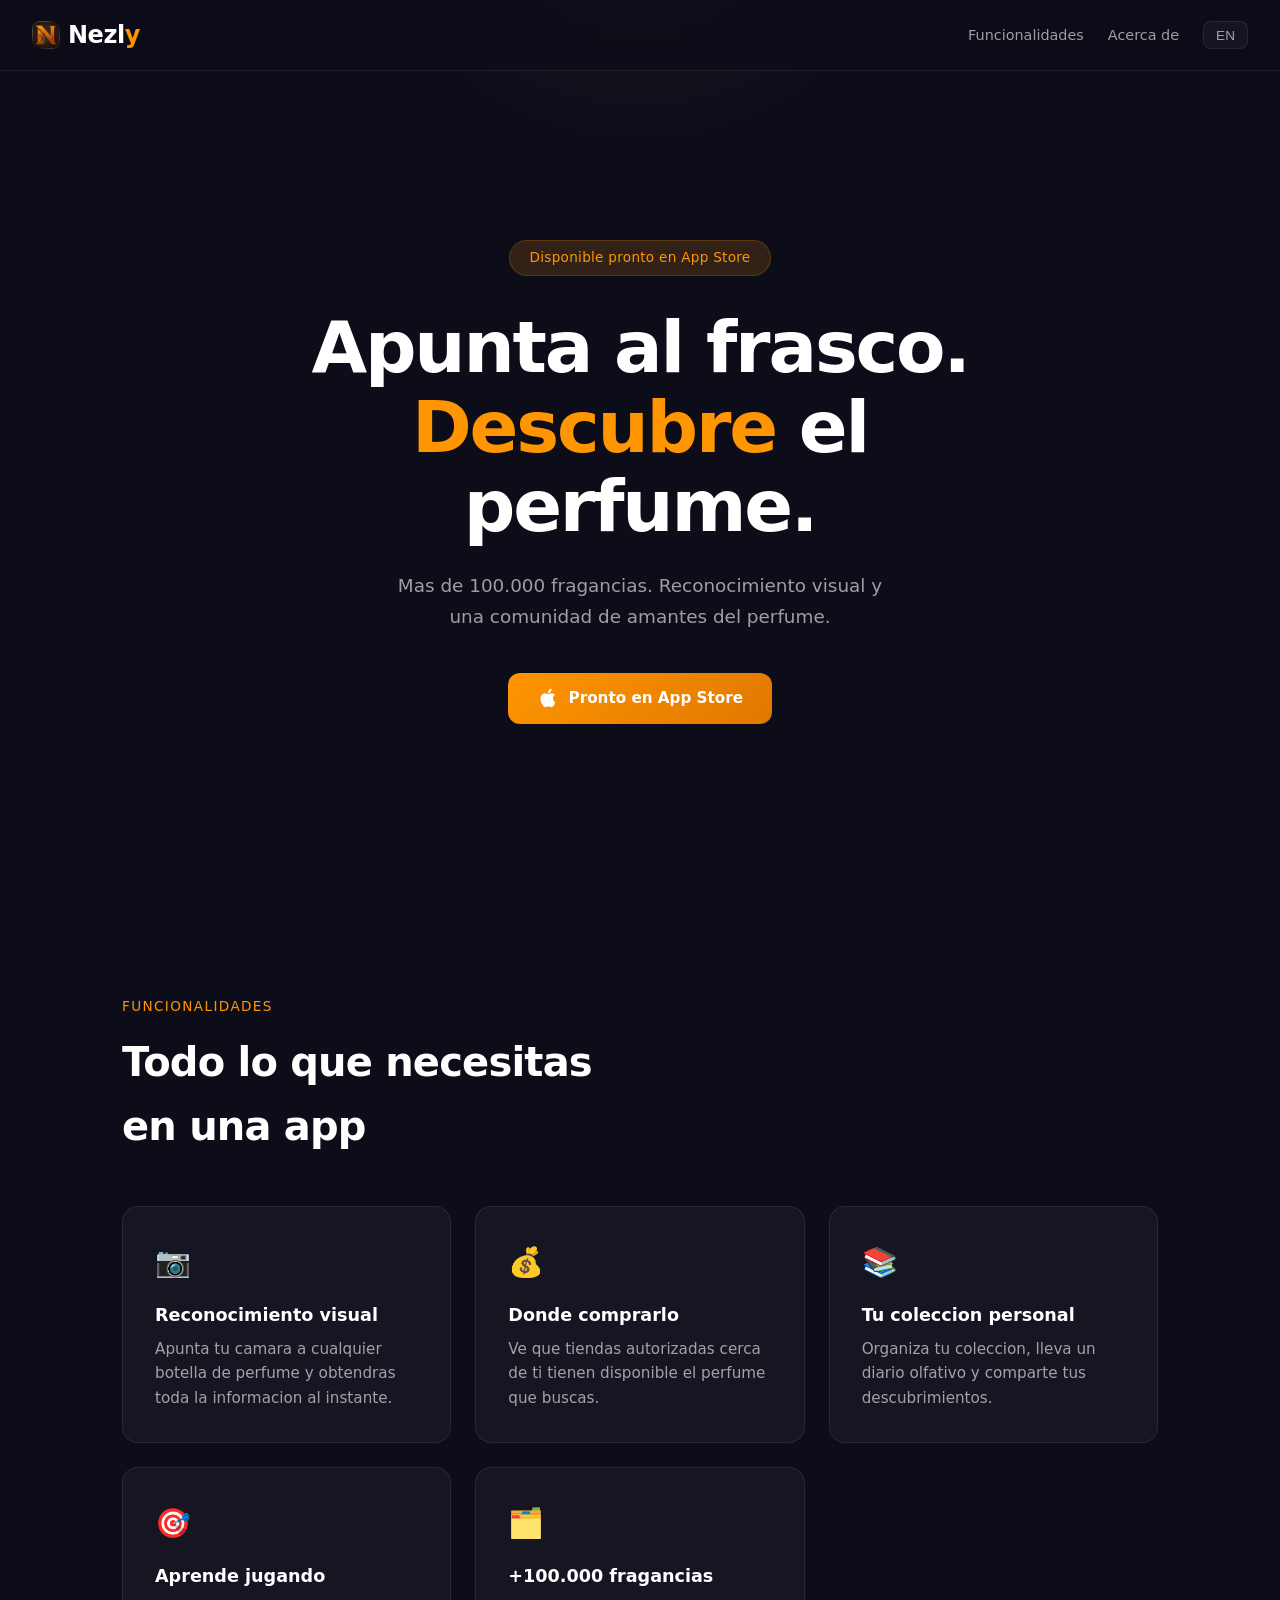
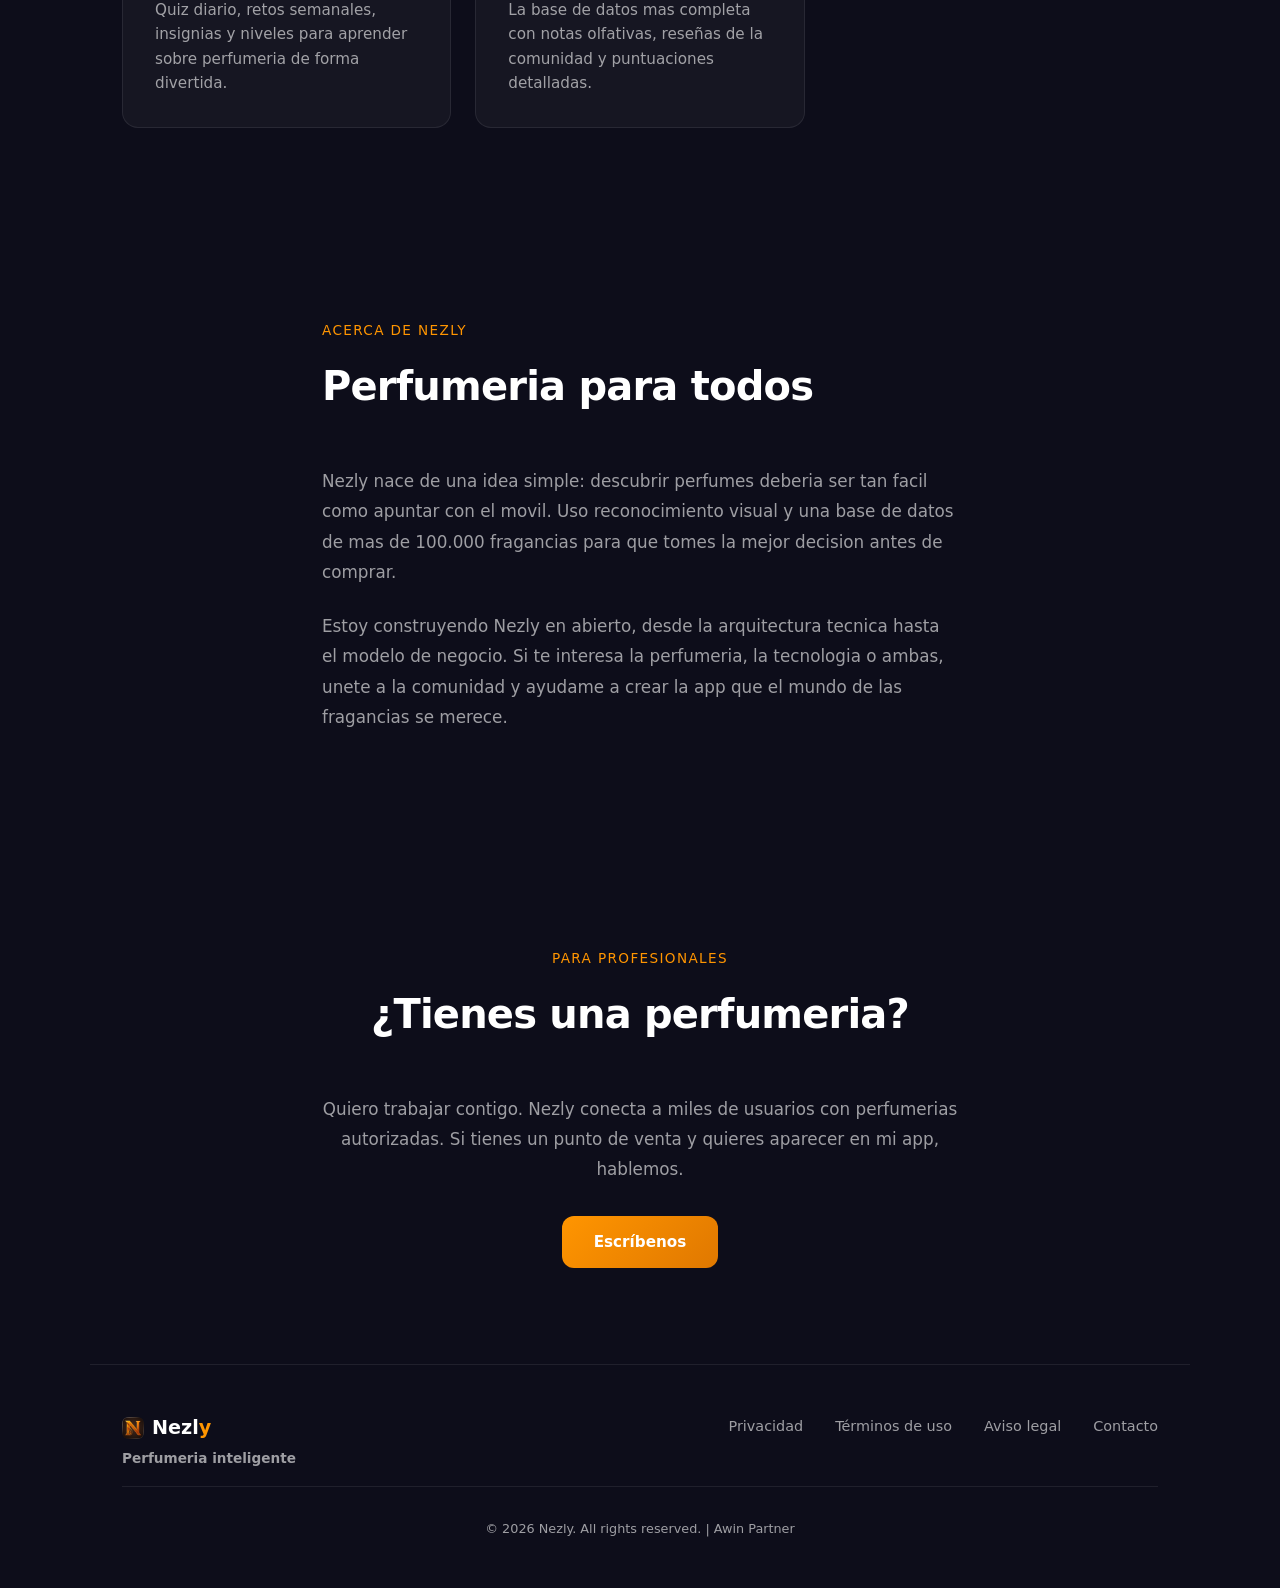
==== commit 7943663c: "Add legal pages, app icon, and rebrand cleanup to nezly.app Adds bilingual (ES/EN) Privacy Policy, T" ====
--- a/index.html
+++ b/index.html
@@ -3,418 +3,23 @@
 <head>
     <meta charset="UTF-8">
     <meta name="viewport" content="width=device-width, initial-scale=1.0">
-    <title>Fragly — Descubre y colecciona fragancias</title>
-    <meta name="description" content="Fragly es la app de perfumería que te ayuda a descubrir fragancias, comparar precios en tiendas autorizadas y construir tu colección personal.">
+    <title>Nezly — Descubre y colecciona fragancias</title>
+    <meta name="description" content="Nezly es la app de perfumería que te ayuda a descubrir fragancias y construir tu colección personal.">
     <meta name="theme-color" content="#0d0d1a">
-    <link rel="canonical" href="https://fragly.app">
-    <meta property="og:title" content="Fragly — Descubre y colecciona fragancias">
+    <link rel="canonical" href="https://nezly.app/">
+    <meta property="og:title" content="Nezly — Descubre y colecciona fragancias">
     <meta property="og:description" content="Apunta al frasco y descubre cualquier perfume al instante. +100.000 fragancias, tiendas cerca de ti y tu colección personal en una sola app.">
-    <meta property="og:url" content="https://fragly.app">
+    <meta property="og:url" content="https://nezly.app/">
     <meta property="og:type" content="website">
-    <style>
-        :root {
-            --bg-primary: #0d0d1a;
-            --bg-card: rgba(255, 255, 255, 0.04);
-            --bg-card-hover: rgba(255, 255, 255, 0.07);
-            --border-subtle: rgba(255, 255, 255, 0.08);
-            --text-primary: #ffffff;
-            --text-secondary: rgba(255, 255, 255, 0.6);
-            --accent: #FF9500;
-            --accent-amber: #E07800;
-            --accent-soft: rgba(255, 149, 0, 0.15);
-            --radius: 16px;
-        }
-
-        * { margin: 0; padding: 0; box-sizing: border-box; }
-
-        body {
-            font-family: -apple-system, BlinkMacSystemFont, 'SF Pro Display', 'Segoe UI', system-ui, sans-serif;
-            background: var(--bg-primary);
-            color: var(--text-primary);
-            line-height: 1.6;
-            -webkit-font-smoothing: antialiased;
-        }
-
-        /* -- NAV -- */
-        nav {
-            position: fixed;
-            top: 0;
-            width: 100%;
-            padding: 1rem 2rem;
-            display: flex;
-            justify-content: space-between;
-            align-items: center;
-            z-index: 100;
-            backdrop-filter: blur(20px);
-            -webkit-backdrop-filter: blur(20px);
-            background: rgba(13, 13, 26, 0.8);
-            border-bottom: 1px solid var(--border-subtle);
-        }
-
-        .logo {
-            font-size: 1.5rem;
-            font-weight: 700;
-            letter-spacing: -0.02em;
-            color: var(--text-primary);
-            text-decoration: none;
-        }
-
-        .logo span { color: var(--accent); }
-
-        .nav-links {
-            display: flex;
-            gap: 1.5rem;
-            align-items: center;
-            list-style: none;
-        }
-
-        .nav-links a {
-            color: var(--text-secondary);
-            text-decoration: none;
-            font-size: 0.9rem;
-            transition: color 0.2s;
-        }
-
-        .nav-links a:hover { color: var(--text-primary); }
-
-        .lang-toggle {
-            background: var(--bg-card);
-            border: 1px solid var(--border-subtle);
-            border-radius: 8px;
-            padding: 0.35rem 0.75rem;
-            color: var(--text-secondary);
-            font-size: 0.85rem;
-            cursor: pointer;
-            transition: all 0.2s;
-        }
-
-        .lang-toggle:hover {
-            background: var(--bg-card-hover);
-            color: var(--text-primary);
-        }
-
-        /* -- HERO -- */
-        .hero {
-            min-height: 100vh;
-            display: flex;
-            flex-direction: column;
-            justify-content: center;
-            align-items: center;
-            text-align: center;
-            padding: 8rem 2rem 4rem;
-            position: relative;
-            overflow: hidden;
-        }
-
-        .hero::before {
-            content: '';
-            position: absolute;
-            top: -50%;
-            left: 50%;
-            transform: translateX(-50%);
-            width: 600px;
-            height: 600px;
-            background: radial-gradient(circle, rgba(255, 149, 0, 0.08) 0%, transparent 70%);
-            pointer-events: none;
-        }
-
-        .hero-badge {
-            display: inline-block;
-            background: var(--accent-soft);
-            border: 1px solid rgba(255, 149, 0, 0.2);
-            border-radius: 100px;
-            padding: 0.4rem 1.2rem;
-            font-size: 0.85rem;
-            color: var(--accent);
-            margin-bottom: 2rem;
-            letter-spacing: 0.02em;
-        }
-
-        .hero h1 {
-            font-size: clamp(2.5rem, 6vw, 4.5rem);
-            font-weight: 700;
-            letter-spacing: -0.03em;
-            line-height: 1.1;
-            margin-bottom: 1.5rem;
-            max-width: 700px;
-        }
-
-        .hero h1 em {
-            font-style: normal;
-            color: var(--accent);
-        }
-
-        .hero p {
-            font-size: 1.15rem;
-            color: var(--text-secondary);
-            max-width: 520px;
-            margin-bottom: 2.5rem;
-            line-height: 1.7;
-        }
-
-        .app-store-badge {
-            display: inline-flex;
-            align-items: center;
-            gap: 0.6rem;
-            background: linear-gradient(135deg, var(--accent), var(--accent-amber));
-            color: #ffffff;
-            padding: 0.85rem 1.8rem;
-            border-radius: 12px;
-            font-size: 0.95rem;
-            font-weight: 600;
-            text-decoration: none;
-            transition: transform 0.2s, opacity 0.2s;
-        }
-
-        .app-store-badge:hover {
-            transform: scale(1.03);
-            opacity: 0.9;
-        }
-
-        .app-store-badge svg {
-            width: 22px;
-            height: 22px;
-        }
-
-        /* -- FEATURES -- */
-        .features {
-            padding: 6rem 2rem;
-            max-width: 1100px;
-            margin: 0 auto;
-        }
-
-        .section-label {
-            font-size: 0.85rem;
-            color: var(--accent);
-            text-transform: uppercase;
-            letter-spacing: 0.1em;
-            margin-bottom: 0.75rem;
-        }
-
-        .section-title {
-            font-size: clamp(1.8rem, 4vw, 2.5rem);
-            font-weight: 700;
-            letter-spacing: -0.02em;
-            margin-bottom: 3rem;
-            max-width: 500px;
-        }
-
-        .features-grid {
-            display: grid;
-            grid-template-columns: repeat(auto-fit, minmax(280px, 1fr));
-            gap: 1.5rem;
-        }
-
-        .feature-card {
-            background: var(--bg-card);
-            border: 1px solid var(--border-subtle);
-            border-radius: var(--radius);
-            padding: 2rem;
-            transition: background 0.2s, border-color 0.2s;
-        }
-
-        .feature-card:hover {
-            background: var(--bg-card-hover);
-            border-color: rgba(255, 149, 0, 0.2);
-        }
-
-        .feature-icon {
-            font-size: 1.8rem;
-            margin-bottom: 1rem;
-        }
-
-        .feature-card h3 {
-            font-size: 1.1rem;
-            margin-bottom: 0.5rem;
-            font-weight: 600;
-        }
-
-        .feature-card p {
-            font-size: 0.95rem;
-            color: var(--text-secondary);
-            line-height: 1.6;
-        }
-
-        /* -- ABOUT -- */
-        .about {
-            padding: 6rem 2rem;
-            max-width: 700px;
-            margin: 0 auto;
-        }
-
-        .about p {
-            color: var(--text-secondary);
-            font-size: 1.05rem;
-            line-height: 1.8;
-            margin-bottom: 1.5rem;
-        }
-
-        /* -- PERFUMERIA CTA -- */
-        .perfumeria-cta {
-            padding: 6rem 2rem;
-            max-width: 700px;
-            margin: 0 auto;
-            text-align: center;
-        }
-
-        .perfumeria-cta .section-title {
-            max-width: none;
-        }
-
-        .perfumeria-cta p {
-            color: var(--text-secondary);
-            font-size: 1.05rem;
-            line-height: 1.8;
-            margin-bottom: 2rem;
-        }
-
-        .perfumeria-btn {
-            display: inline-block;
-            background: linear-gradient(135deg, var(--accent), var(--accent-amber));
-            color: #ffffff;
-            padding: 0.85rem 2rem;
-            border-radius: 12px;
-            font-size: 0.95rem;
-            font-weight: 600;
-            text-decoration: none;
-            transition: transform 0.2s, opacity 0.2s;
-        }
-
-        .perfumeria-btn:hover {
-            transform: scale(1.03);
-            opacity: 0.9;
-        }
-
-        /* -- FOOTER -- */
-        footer {
-            padding: 3rem 2rem;
-            border-top: 1px solid var(--border-subtle);
-            max-width: 1100px;
-            margin: 0 auto;
-        }
-
-        .footer-content {
-            display: flex;
-            justify-content: space-between;
-            align-items: flex-start;
-            flex-wrap: wrap;
-            gap: 2rem;
-        }
-
-        .footer-brand {
-            font-size: 1.2rem;
-            font-weight: 700;
-        }
-
-        .footer-brand span { color: var(--accent); }
-
-        .footer-brand p {
-            font-size: 0.85rem;
-            color: var(--text-secondary);
-            margin-top: 0.3rem;
-        }
-
-        .footer-links {
-            display: flex;
-            gap: 2rem;
-            list-style: none;
-        }
-
-        .footer-links a {
-            color: var(--text-secondary);
-            text-decoration: none;
-            font-size: 0.9rem;
-            transition: color 0.2s;
-        }
-
-        .footer-links a:hover { color: var(--text-primary); }
-
-        .footer-copy {
-            width: 100%;
-            text-align: center;
-            padding-top: 2rem;
-            margin-top: 1rem;
-            border-top: 1px solid var(--border-subtle);
-            font-size: 0.8rem;
-            color: var(--text-secondary);
-        }
-
-        /* -- LEGAL PAGES -- */
-        .legal {
-            display: none;
-            padding: 8rem 2rem 4rem;
-            max-width: 750px;
-            margin: 0 auto;
-        }
-
-        .legal.active { display: block; }
-
-        .legal h1 {
-            font-size: 2rem;
-            font-weight: 700;
-            margin-bottom: 0.5rem;
-        }
-
-        .legal .last-updated {
-            color: var(--text-secondary);
-            font-size: 0.9rem;
-            margin-bottom: 2.5rem;
-        }
-
-        .legal h2 {
-            font-size: 1.2rem;
-            font-weight: 600;
-            margin-top: 2rem;
-            margin-bottom: 0.75rem;
-        }
-
-        .legal p, .legal li {
-            color: var(--text-secondary);
-            font-size: 0.95rem;
-            line-height: 1.8;
-            margin-bottom: 1rem;
-        }
-
-        .legal ul {
-            padding-left: 1.5rem;
-            margin-bottom: 1rem;
-        }
-
-        .legal a {
-            color: var(--accent);
-            text-decoration: none;
-        }
-
-        .legal a:hover { text-decoration: underline; }
-
-        .back-link {
-            display: inline-flex;
-            align-items: center;
-            gap: 0.4rem;
-            color: var(--accent);
-            text-decoration: none;
-            font-size: 0.9rem;
-            margin-bottom: 2rem;
-        }
-
-        .back-link:hover { text-decoration: underline; }
-
-        /* -- RESPONSIVE -- */
-        @media (max-width: 640px) {
-            nav { padding: 1rem; }
-            .nav-links { gap: 1rem; }
-            .nav-links a { font-size: 0.8rem; }
-            .features-grid { grid-template-columns: 1fr; }
-            .footer-content { flex-direction: column; align-items: center; text-align: center; }
-            .footer-links { flex-direction: column; gap: 1rem; align-items: center; }
-        }
-    </style>
+    <link rel="icon" type="image/png" sizes="32x32" href="assets/favicon-32.png">
+    <link rel="apple-touch-icon" href="assets/apple-touch-icon.png">
+    <link rel="stylesheet" href="assets/styles.css">
 </head>
 <body>
 
 <!-- NAVIGATION -->
 <nav>
-    <a href="#" class="logo" onclick="showPage('home')">Fragl<span>y</span></a>
+    <a href="#" class="logo" onclick="showPage('home')"><img src="assets/nezly-icon-256.png" alt=""><span class="logo-word">Nezl<span>y</span></span></a>
     <ul class="nav-links">
         <li><a href="#features" data-i18n="nav_features">Funcionalidades</a></li>
         <li><a href="#about" data-i18n="nav_about">Acerca de</a></li>
@@ -429,7 +34,7 @@
     <section class="hero">
         <div class="hero-badge" data-i18n="hero_badge">Disponible pronto en App Store</div>
         <h1 data-i18n="hero_title">Apunta al frasco. <em>Descubre</em> el perfume.</h1>
-        <p data-i18n="hero_subtitle">Mas de 100.000 fragancias. Reconocimiento visual, precios en tiendas autorizadas y una comunidad de amantes del perfume.</p>
+        <p data-i18n="hero_subtitle">Mas de 100.000 fragancias. Reconocimiento visual y una comunidad de amantes del perfume.</p>
         <a href="#" class="app-store-badge" data-i18n="hero_cta">
             <svg viewBox="0 0 24 24" fill="currentColor"><path d="M18.71 19.5c-.83 1.24-1.71 2.45-3.05 2.47-1.34.03-1.77-.79-3.29-.79-1.53 0-2 .77-3.27.82-1.31.05-2.3-1.32-3.14-2.53C4.25 17 2.94 12.45 4.7 9.39c.87-1.52 2.43-2.48 4.12-2.51 1.28-.02 2.5.87 3.29.87.78 0 2.26-1.07 3.8-.91.65.03 2.47.26 3.64 1.98-.09.06-2.17 1.28-2.15 3.81.03 3.02 2.65 4.03 2.68 4.04-.03.07-.42 1.44-1.38 2.83M13 3.5c.73-.83 1.94-1.46 2.94-1.5.13 1.17-.34 2.35-1.04 3.19-.69.85-1.83 1.51-2.95 1.42-.15-1.15.41-2.35 1.05-3.11z"/></svg>
             Pronto en App Store
@@ -449,7 +54,7 @@
             <div class="feature-card">
                 <div class="feature-icon">💰</div>
                 <h3 data-i18n="f2_title">Donde comprarlo</h3>
-                <p data-i18n="f2_desc">Ve que tiendas autorizadas cerca de ti tienen disponible el perfume que buscas, con precio y distancia.</p>
+                <p data-i18n="f2_desc">Ve que tiendas autorizadas cerca de ti tienen disponible el perfume que buscas.</p>
             </div>
             <div class="feature-card">
                 <div class="feature-icon">📚</div>
@@ -462,11 +67,6 @@
                 <p data-i18n="f4_desc">Quiz diario, retos semanales, insignias y niveles para aprender sobre perfumeria de forma divertida.</p>
             </div>
             <div class="feature-card">
-                <div class="feature-icon">🔔</div>
-                <h3 data-i18n="f5_title">Alertas de precio</h3>
-                <p data-i18n="f5_desc">Activa una alerta y te aviso cuando un perfume que quieres baje de precio en alguna tienda autorizada.</p>
-            </div>
-            <div class="feature-card">
                 <div class="feature-icon">🗂️</div>
                 <h3 data-i18n="f6_title">+100.000 fragancias</h3>
                 <p data-i18n="f6_desc">La base de datos mas completa con notas olfativas, reseñas de la comunidad y puntuaciones detalladas.</p>
@@ -476,17 +76,17 @@
 
     <!-- ABOUT -->
     <section class="about" id="about">
-        <div class="section-label" data-i18n="about_label">Acerca de Fragly</div>
+        <div class="section-label" data-i18n="about_label">Acerca de Nezly</div>
         <h2 class="section-title" data-i18n="about_title">Perfumeria para todos</h2>
-        <p data-i18n="about_p1">Fragly nace de una idea simple: descubrir perfumes deberia ser tan facil como apuntar con el movil. Uso reconocimiento visual, una base de datos de mas de 100.000 fragancias y precios en tiempo real de tiendas autorizadas para que tomes la mejor decision antes de comprar.</p>
-        <p data-i18n="about_p2">Estoy construyendo Fragly en abierto, desde la arquitectura tecnica hasta el modelo de negocio. Si te interesa la perfumeria, la tecnologia o ambas, unete a la comunidad y ayudame a crear la app que el mundo de las fragancias se merece.</p>
+        <p data-i18n="about_p1">Nezly nace de una idea simple: descubrir perfumes deberia ser tan facil como apuntar con el movil. Uso reconocimiento visual y una base de datos de mas de 100.000 fragancias para que tomes la mejor decision antes de comprar.</p>
+        <p data-i18n="about_p2">Estoy construyendo Nezly en abierto, desde la arquitectura tecnica hasta el modelo de negocio. Si te interesa la perfumeria, la tecnologia o ambas, unete a la comunidad y ayudame a crear la app que el mundo de las fragancias se merece.</p>
     </section>
 
     <!-- PERFUMERIA CTA -->
     <section class="perfumeria-cta" id="perfumeria">
         <div class="section-label" data-i18n="perfumeria_label">Para profesionales</div>
         <h2 class="section-title" data-i18n="perfumeria_title">&iquest;Tienes una perfumeria?</h2>
-        <p data-i18n="perfumeria_desc">Quiero trabajar contigo. Fragly conecta a miles de usuarios con perfumerias autorizadas. Si tienes un punto de venta y quieres aparecer en mi app, hablemos.</p>
+        <p data-i18n="perfumeria_desc">Quiero trabajar contigo. Nezly conecta a miles de usuarios con perfumerias autorizadas. Si tienes un punto de venta y quieres aparecer en mi app, hablemos.</p>
         <a href="mailto:fernando.jurado.madrid@gmail.com" class="perfumeria-btn" data-i18n="perfumeria_cta">Escríbenos</a>
     </section>
 
@@ -495,83 +95,537 @@
 <!-- PRIVACY POLICY PAGE -->
 <div id="page-privacy" class="legal">
     <a href="#" class="back-link" onclick="showPage('home')">← <span data-i18n="back_home">Volver al inicio</span></a>
-    <h1 data-i18n="privacy_title">Politica de Privacidad</h1>
-    <p class="last-updated" data-i18n="privacy_updated">Última actualización: 10 de marzo de 2026</p>
-
-    <h2 data-i18n="priv_1_h">1. Informacion que recopilo</h2>
-    <p data-i18n="priv_1_p">Fragly recopila la minima informacion necesaria para ofrecer el servicio:</p>
-    <ul>
-        <li data-i18n="priv_1_li1"><strong>Datos de cuenta:</strong> Identificador anonimo de Sign in with Apple. No almaceno tu email real ni contrasenas.</li>
-        <li data-i18n="priv_1_li2"><strong>Datos de uso:</strong> Tu coleccion de perfumes, reseñas, puntuaciones de quiz y preferencias de la app, almacenados en tu dispositivo y en mis servidores para sincronizacion.</li>
-        <li data-i18n="priv_1_li3"><strong>Imagenes de camara:</strong> Las imagenes capturadas para reconocimiento visual se procesan en el dispositivo y no se envian a mis servidores.</li>
-    </ul>
-
-    <h2 data-i18n="priv_2_h">2. Como uso tu informacion</h2>
-    <p data-i18n="priv_2_p">Uso tus datos exclusivamente para:</p>
-    <ul>
-        <li data-i18n="priv_2_li1">Ofrecer y mejorar las funcionalidades de la app</li>
-        <li data-i18n="priv_2_li2">Sincronizar tu coleccion y progreso entre dispositivos</li>
-        <li data-i18n="priv_2_li3">Enviarte alertas de precio que hayas configurado</li>
-    </ul>
-
-    <h2 data-i18n="priv_3_h">3. Enlaces de afiliado</h2>
-    <p data-i18n="priv_3_p">Fragly incluye enlaces a tiendas autorizadas a traves de programas de afiliados. Cuando compras a traves de estos enlaces, puedo recibir una comision sin coste adicional para ti. Estos enlaces estan claramente identificados en la app.</p>
-
-    <h2 data-i18n="priv_4_h">4. Comparticion de datos</h2>
-    <p data-i18n="priv_4_p">No vendo, alquilo ni comparto tu informacion personal con terceros. Los unicos datos compartidos son los necesarios para procesar compras a traves de enlaces de afiliado, gestionados directamente por las tiendas.</p>
-
-    <h2 data-i18n="priv_5_h">5. Almacenamiento y seguridad</h2>
-    <p data-i18n="priv_5_p">Tus datos se almacenan de forma segura con cifrado en transito y en reposo. Las credenciales de autenticacion se gestionan a traves de Sign in with Apple y Passkeys (WebAuthn), sin que almacene contrasenas.</p>
-
-    <h2 data-i18n="priv_6_h">6. Tus derechos</h2>
-    <p data-i18n="priv_6_p">Puedes solicitar la eliminacion de tu cuenta y todos los datos asociados en cualquier momento desde los ajustes de la app o contactandome en <a href="mailto:privacy@fragly.app">privacy@fragly.app</a>.</p>
-
-    <h2 data-i18n="priv_7_h">7. Contacto</h2>
-    <p data-i18n="priv_7_p">Para cualquier consulta sobre privacidad: <a href="mailto:privacy@fragly.app">privacy@fragly.app</a></p>
+
+    <div class="legal-content" data-lang="es">
+        <h1>Política de Privacidad</h1>
+        <p class="last-updated">Última actualización: agosto de 2026</p>
+
+        <h2>1. Quién es el responsable del tratamiento</h2>
+        <p>El responsable del tratamiento de tus datos personales es el titular del servicio Nezly, cuyos datos identificativos completos se encuentran en el <a href="aviso-legal.html">Aviso Legal</a>.</p>
+        <p>Correo electrónico de contacto: <a href="mailto:legal@nezly.app">legal@nezly.app</a></p>
+        <p>Nezly es una aplicación móvil de descubrimiento, gestión y comparación de perfumes disponible en la App Store de Apple.</p>
+
+        <h2>2. Qué datos personales recogemos y cómo los obtenemos</h2>
+        <h3>2.1. Datos que tú nos proporcionas directamente</h3>
+        <p>Al crear una cuenta e interactuar con la app:</p>
+        <ul>
+            <li><strong>Dirección de correo electrónico</strong>: necesaria para crear tu cuenta. Es única en nuestro sistema. Nunca se muestra a otros usuarios ni se devuelve al cliente de la app en ninguna respuesta.</li>
+            <li><strong>Nombre de usuario</strong>: elegido por ti al registrarte. Es visible para el resto de usuarios en tu perfil público, en tus reseñas y en las tablas de clasificación.</li>
+            <li><strong>Credenciales de autenticación</strong>: Nezly utiliza Passkeys (WebAuthn/FIDO2) almacenadas en el iCloud Keychain de tu dispositivo Apple. En nuestro servidor solo guardamos la clave pública de tu passkey, un identificador de credencial y metadatos técnicos del dispositivo (nombre del dispositivo, indicador de respaldo en iCloud). Los datos biométricos (Face ID, Touch ID) nunca abandonan el Secure Enclave de tu iPhone y no son accesibles para Nezly en ningún momento.</li>
+            <li><strong>Contenido de reseñas</strong>: texto libre, valoraciones numéricas, ocasión y estación. Las reseñas son visibles para todos los usuarios de la app.</li>
+            <li><strong>Notas de diario</strong>: texto libre sobre tus experiencias con perfumes. Son privadas y solo visibles para ti.</li>
+            <li><strong>Datos de colección</strong>: estado de cada perfume (en posesión, lista de deseos, probado, vendido), valoración y notas personales. Son privados y solo visibles para ti.</li>
+            <li><strong>Fotografías de contribución</strong>: cuando propones un perfume nuevo al catálogo, puedes subir una foto del producto. Esta imagen se almacena en nuestro servidor y, una vez aprobada la contribución, es visible para todos los usuarios.</li>
+            <li><strong>Reportes de contenido</strong>: si reportas una reseña, se registra el motivo y el texto opcional que indiques.</li>
+        </ul>
+
+        <h3>2.2. Datos que se generan automáticamente</h3>
+        <ul>
+            <li><strong>Datos de perfil público</strong>: tu nivel, experiencia (XP), insignias y progreso en retos semanales son calculados por el sistema y visibles para otros usuarios.</li>
+            <li><strong>Enlaces de afiliado</strong>: cuando pulsas un enlace de compra hacia una tienda partner, generamos un identificador opaco que se transmite a la tienda a través de la URL de redirección. Internamente vinculamos ese identificador a tu cuenta para poder reconciliar comisiones de afiliado. La tienda partner recibe únicamente ese identificador y el precio/moneda mostrado; nunca tu email, nombre de usuario ni ningún otro dato identificativo directo.</li>
+            <li><strong>Datos de uso internos</strong>: registros de acciones dentro de la app (compartir un perfume, completar un quiz, etc.) necesarios para el cálculo de XP y retos semanales. Estos datos se procesan exclusivamente en nuestro servidor y no se comparten con terceros.</li>
+        </ul>
+
+        <h3>2.3. Datos que NO recogemos</h3>
+        <ul>
+            <li><strong>Imágenes o vídeos de escaneo</strong>: el reconocimiento de producto (código de barras, OCR, reconocimiento visual) ocurre íntegramente en tu dispositivo. Solo recibimos el resultado ya identificado (qué perfume es), nunca la foto ni el vídeo.</li>
+            <li><strong>Ubicación persistente</strong>: cuando consultas tiendas cercanas, tu dispositivo envía su ubicación de forma puntual para calcular distancias. Esta ubicación no se almacena en nuestro servidor.</li>
+            <li><strong>Historial de búsquedas</strong>: las consultas de búsqueda se procesan en memoria y no se registran ni vinculan a tu cuenta.</li>
+            <li><strong>Datos biométricos</strong>: Face ID y Touch ID permanecen siempre en el Secure Enclave de tu dispositivo.</li>
+            <li><strong>IDFA ni identificador de publicidad</strong>: no accedemos al identificador de publicidad de Apple ni a ningún otro identificador con fines de tracking.</li>
+            <li><strong>Datos de salud, financieros, contactos o agenda</strong>.</li>
+        </ul>
+
+        <h2>3. Para qué usamos tus datos y con qué base legal</h2>
+        <table>
+            <tr><th>Finalidad</th><th>Datos utilizados</th><th>Base legal (art. 6.1 RGPD)</th></tr>
+            <tr><td>Crear y gestionar tu cuenta</td><td>Email, username, passkey pública</td><td>Ejecución del contrato (art. 6.1.b)</td></tr>
+            <tr><td>Prestar el servicio (catálogo, colección, diario, quiz, retos, compartir)</td><td>Contenido generado por ti, datos de uso internos</td><td>Ejecución del contrato (art. 6.1.b)</td></tr>
+            <tr><td>Publicar tus reseñas para la comunidad</td><td>Texto de reseña, username, valoraciones</td><td>Consentimiento (art. 6.1.a) — puedes eliminar tus reseñas en cualquier momento</td></tr>
+            <tr><td>Moderar contenido (filtrado, reportes, bloqueos)</td><td>Texto de reseñas, datos de reportes</td><td>Interés legítimo (art. 6.1.f) — mantener un entorno seguro</td></tr>
+            <tr><td>Revisar contribuciones de perfumes nuevos</td><td>Nombre, marca, foto del producto</td><td>Consentimiento (art. 6.1.a) — acción voluntaria del usuario</td></tr>
+            <tr><td>Mostrar tiendas cercanas</td><td>Ubicación puntual (no almacenada)</td><td>Consentimiento (art. 6.1.a) — permiso del sistema operativo</td></tr>
+            <tr><td>Gestionar enlaces de compra con tiendas partner (afiliación)</td><td>Identificador opaco de enlaces de afiliado</td><td>Interés legítimo (art. 6.1.f) — sostenibilidad económica del servicio</td></tr>
+            <tr><td>Calcular gamificación (XP, nivel, insignias, retos)</td><td>Datos de uso internos</td><td>Ejecución del contrato (art. 6.1.b)</td></tr>
+            <tr><td>Atender solicitudes y ejercicio de derechos</td><td>Email, datos de la solicitud</td><td>Obligación legal (art. 6.1.c)</td></tr>
+        </table>
+
+        <h2>4. Con quién compartimos tus datos</h2>
+        <h3>4.1. Tiendas partner (afiliación)</h3>
+        <p>Actualmente operamos con <strong>Awin</strong> (Awin AG, Eichhornstraße 3, 10785 Berlín, Alemania) como red de afiliación. Cuando pulsas un enlace de compra, la tienda partner asociada recibe exclusivamente un identificador de clic opaco (UUID) y el precio/moneda mostrado. Nunca se transmite tu email, nombre de usuario ni ningún dato identificativo directo.</p>
+        <h3>4.2. Apple</h3>
+        <p>Tu passkey se almacena en el iCloud Keychain, gestionado por Apple Inc. conforme a su propia Política de Privacidad. Nezly no tiene acceso a los datos almacenados en el Keychain más allá de la clave pública que se intercambia durante el registro.</p>
+        <h3>4.3. Proveedor de alojamiento</h3>
+        <p>Nuestro servidor se encuentra actualmente dentro del Espacio Económico Europeo. Si en el futuro se trasladara fuera del EEE, adoptaremos las garantías adecuadas y actualizaremos esta política.</p>
+        <h3>4.4. Con quién NO compartimos datos</h3>
+        <ul>
+            <li>No vendemos tus datos personales a terceros.</li>
+            <li>No compartimos tus datos con redes publicitarias.</li>
+            <li>No utilizamos SDKs de analítica ni de crash reporting de terceros.</li>
+            <li>No rastreamos tu actividad a través de otras apps o sitios web. Nezly no muestra el aviso de App Tracking Transparency (ATT) de Apple porque no realiza ningún tipo de tracking cruzado.</li>
+        </ul>
+
+        <h2>5. Transferencias internacionales de datos</h2>
+        <p>Nuestro servidor se encuentra dentro del Espacio Económico Europeo (EEE). Tus datos personales no se transfieren fuera del EEE salvo en el caso del almacenamiento de tu passkey en iCloud Keychain (Apple Inc., EE.UU.), que se rige por la Política de Privacidad de Apple y está cubierto por el Marco de Privacidad de Datos UE-EE.UU. (EU-US Data Privacy Framework).</p>
+        <p>Si en el futuro fuera necesario transferir datos a un país fuera del EEE, adoptaremos las garantías adecuadas conforme al artículo 46 del RGPD y actualizaremos esta sección.</p>
+
+        <h2>6. Durante cuánto tiempo conservamos tus datos</h2>
+        <table>
+            <tr><th>Dato</th><th>Plazo de conservación</th></tr>
+            <tr><td>Datos de cuenta (email, username, passkey)</td><td>Mientras mantengas tu cuenta activa. Se eliminan al borrar la cuenta.</td></tr>
+            <tr><td>Reseñas</td><td>Mientras mantengas tu cuenta activa o hasta que las elimines. Si borras tu cuenta, las reseñas se anonimizan (se conserva el texto y la valoración, pero se desvinculan de tu identidad).</td></tr>
+            <tr><td>Diario, colección, alertas de precio</td><td>Mientras mantengas tu cuenta activa. Se eliminan al borrar la cuenta.</td></tr>
+            <tr><td>Contribuciones de perfume aprobadas</td><td>Indefinidamente como parte del catálogo público, desvinculadas de tu cuenta si la borras.</td></tr>
+            <tr><td>Fotografías de contribución</td><td>Indefinidamente como parte del catálogo público.</td></tr>
+            <tr><td>Datos de gamificación (XP, insignias, retos)</td><td>Mientras mantengas tu cuenta activa. Se eliminan al borrar la cuenta.</td></tr>
+            <tr><td>Reportes de contenido</td><td>Mientras sea necesario para la gestión de la moderación.</td></tr>
+            <tr><td>Enlaces de afiliado (identificador opaco)</td><td>Máximo 90 días desde el clic, salvo obligación legal de conservación.</td></tr>
+        </table>
+
+        <h2>7. Borrado de cuenta</h2>
+        <p>Puedes solicitar el borrado de tu cuenta directamente desde la app. Al hacerlo:</p>
+        <ul>
+            <li>Tus reseñas se anonimizan: se conserva el texto y la valoración (para mantener la integridad de las valoraciones agregadas de cada perfume), pero se desvinculan permanentemente de tu identidad.</li>
+            <li>El resto de datos personales se eliminan por completo: colección, diario, alertas de precio, credenciales de passkey en nuestro servidor, progreso de retos, insignias e historial de XP.</li>
+            <li>La passkey almacenada en tu iCloud Keychain no puede ser eliminada remotamente por Nezly. Si deseas eliminarla, deberás hacerlo manualmente desde Ajustes &gt; Contraseñas en tu dispositivo Apple.</li>
+            <li>Un token de sesión activo puede seguir siendo técnicamente válido durante unos minutos tras el borrado (hasta su expiración natural), aunque cualquier llamada a la API fallará porque tu cuenta ya no existe.</li>
+        </ul>
+        <p>También puedes solicitar el borrado escribiendo a <a href="mailto:legal@nezly.app">legal@nezly.app</a> desde el correo electrónico asociado a tu cuenta.</p>
+
+        <h2>8. Tus derechos</h2>
+        <p>Conforme al RGPD y a la LOPDGDD (Ley Orgánica 3/2018), tienes derecho a:</p>
+        <ul>
+            <li><strong>Acceso</strong>: obtener confirmación de si tratamos tus datos y, en su caso, acceder a ellos.</li>
+            <li><strong>Rectificación</strong>: solicitar la corrección de datos inexactos o incompletos.</li>
+            <li><strong>Supresión</strong>: solicitar el borrado de tus datos cuando ya no sean necesarios, retires tu consentimiento, u otra causa prevista legalmente.</li>
+            <li><strong>Limitación del tratamiento</strong>: solicitar la restricción del tratamiento en los supuestos previstos por el art. 18 RGPD.</li>
+            <li><strong>Portabilidad</strong>: recibir tus datos en formato estructurado, de uso común y lectura mecánica, y transmitirlos a otro responsable.</li>
+            <li><strong>Oposición</strong>: oponerte al tratamiento basado en interés legítimo por motivos relacionados con tu situación particular.</li>
+            <li><strong>Retirada del consentimiento</strong>: retirar en cualquier momento el consentimiento previamente otorgado, sin que ello afecte a la licitud del tratamiento previo.</li>
+        </ul>
+        <p>Para ejercer cualquiera de estos derechos, escribe a <a href="mailto:legal@nezly.app">legal@nezly.app</a> indicando tu solicitud y el correo electrónico asociado a tu cuenta. Responderemos en el plazo máximo de un mes, prorrogable dos meses adicionales en caso de solicitudes complejas (art. 12.3 RGPD).</p>
+        <p>Si consideras que el tratamiento de tus datos vulnera la normativa vigente, tienes derecho a presentar una reclamación ante la <strong>Agencia Española de Protección de Datos (AEPD)</strong>, C/ Jorge Juan 6, 28001 Madrid — <a href="https://www.aepd.es" target="_blank" rel="noopener">www.aepd.es</a>.</p>
+
+        <h2>9. Menores de edad</h2>
+        <p>Nezly no está dirigida a menores de 14 años. Conforme al artículo 7 de la LOPDGDD, no se recoge ni trata conscientemente datos personales de menores de 14 años sin el consentimiento de sus padres o tutores. Si tienes conocimiento de que un menor de 14 años ha creado una cuenta sin consentimiento parental, comunícanoslo a <a href="mailto:legal@nezly.app">legal@nezly.app</a> y procederemos a eliminar la cuenta y sus datos.</p>
+
+        <h2>10. Funcionalidades futuras</h2>
+        <p>En futuras versiones, Nezly podrá incorporar notificaciones push y funcionalidades sociales (sistema de amigos). Cuando estas funciones se activen, se te informará y se te pedirá consentimiento específico antes de su uso. Esta Política de Privacidad será actualizada para reflejar cualquier nuevo tratamiento de datos derivado de dichas funcionalidades.</p>
+
+        <h2>11. Seguridad</h2>
+        <p>Hemos adoptado las medidas técnicas y organizativas apropiadas para proteger tus datos personales frente a accesos no autorizados, alteración, pérdida o destrucción, incluyendo el uso de HTTPS/TLS para todas las comunicaciones, autenticación basada en Passkeys (WebAuthn/FIDO2), y almacenamiento exclusivo de la clave pública en nuestro servidor.</p>
+
+        <h2>12. Modificaciones de esta política</h2>
+        <p>Podemos actualizar esta Política de Privacidad para reflejar cambios en nuestras prácticas o en la legislación aplicable. Cuando realicemos cambios sustanciales, te informaremos a través de la app o por correo electrónico antes de que entren en vigor. La fecha de última actualización se indica al inicio del documento.</p>
+
+        <h2>13. Contacto</h2>
+        <p>Para cualquier consulta relacionada con esta Política de Privacidad o con el tratamiento de tus datos personales:</p>
+        <p><strong>Correo electrónico:</strong> <a href="mailto:legal@nezly.app">legal@nezly.app</a></p>
+        <p>Los datos identificativos completos del responsable del tratamiento se encuentran en el <a href="aviso-legal.html">Aviso Legal</a>.</p>
+    </div>
+
+    <div class="legal-content" data-lang="en">
+        <h1>Privacy Policy</h1>
+        <p class="last-updated">Last updated: August 2026</p>
+
+        <h2>1. Who is responsible for processing your data</h2>
+        <p>The data controller for your personal data is the owner of the Nezly service, whose full identifying details can be found in the <a href="aviso-legal.html">Legal Notice</a>.</p>
+        <p>Contact email: <a href="mailto:legal@nezly.app">legal@nezly.app</a></p>
+        <p>Nezly is a mobile app for discovering, managing, and comparing perfumes, available on the Apple App Store.</p>
+
+        <h2>2. What personal data we collect and how we obtain it</h2>
+        <h3>2.1. Data you provide directly</h3>
+        <p>When creating an account and using the app:</p>
+        <ul>
+            <li><strong>Email address</strong>: required to create your account. It is unique in our system. It is never shown to other users or returned to the app client in any response.</li>
+            <li><strong>Username</strong>: chosen by you at sign-up. Visible to other users on your public profile, your reviews, and leaderboards.</li>
+            <li><strong>Authentication credentials</strong>: Nezly uses Passkeys (WebAuthn/FIDO2) stored in your Apple device's iCloud Keychain. Our server only stores your passkey's public key, a credential identifier, and technical device metadata (device name, iCloud backup indicator). Biometric data (Face ID, Touch ID) never leaves your iPhone's Secure Enclave and is never accessible to Nezly.</li>
+            <li><strong>Review content</strong>: free text, numeric ratings, occasion, and season. Reviews are visible to all app users.</li>
+            <li><strong>Diary notes</strong>: free text about your experiences with perfumes. Private, visible only to you.</li>
+            <li><strong>Collection data</strong>: status of each perfume (owned, wishlist, tried, sold), rating, and personal notes. Private, visible only to you.</li>
+            <li><strong>Contribution photos</strong>: when you propose a new perfume for the catalog, you may upload a product photo. This image is stored on our server and, once the contribution is approved, becomes visible to all users.</li>
+            <li><strong>Content reports</strong>: if you report a review, the reason and any optional text you provide are recorded.</li>
+        </ul>
+
+        <h3>2.2. Data generated automatically</h3>
+        <ul>
+            <li><strong>Public profile data</strong>: your level, experience points (XP), badges, and weekly challenge progress are calculated by the system and visible to other users.</li>
+            <li><strong>Affiliate links</strong>: when you tap a purchase link to a partner store, we generate an opaque identifier that is passed to the store through the redirect URL. Internally we link that identifier to your account to reconcile affiliate commissions. The partner store only receives that identifier and the displayed price/currency — never your email, username, or any other direct identifying data.</li>
+            <li><strong>Internal usage data</strong>: records of in-app actions (sharing a perfume, completing a quiz, etc.) needed to calculate XP and weekly challenges. This data is processed exclusively on our server and is not shared with third parties.</li>
+        </ul>
+
+        <h3>2.3. Data we do NOT collect</h3>
+        <ul>
+            <li><strong>Scan images or video</strong>: product recognition (barcode, OCR, visual recognition) happens entirely on your device. We only receive the already-identified result (which perfume it is), never the photo or video.</li>
+            <li><strong>Persistent location</strong>: when you look up nearby stores, your device sends its location on a one-off basis to calculate distances. This location is not stored on our server.</li>
+            <li><strong>Search history</strong>: search queries are processed in memory and are neither logged nor linked to your account.</li>
+            <li><strong>Biometric data</strong>: Face ID and Touch ID always stay within your device's Secure Enclave.</li>
+            <li><strong>IDFA or advertising identifier</strong>: we do not access Apple's advertising identifier or any other tracking identifier.</li>
+            <li><strong>Health, financial, contacts, or calendar data</strong>.</li>
+        </ul>
+
+        <h2>3. What we use your data for, and the legal basis</h2>
+        <table>
+            <tr><th>Purpose</th><th>Data used</th><th>Legal basis (GDPR art. 6.1)</th></tr>
+            <tr><td>Create and manage your account</td><td>Email, username, public passkey</td><td>Performance of a contract (art. 6.1.b)</td></tr>
+            <tr><td>Provide the service (catalog, collection, diary, quiz, challenges, sharing)</td><td>Content you generate, internal usage data</td><td>Performance of a contract (art. 6.1.b)</td></tr>
+            <tr><td>Publish your reviews for the community</td><td>Review text, username, ratings</td><td>Consent (art. 6.1.a) — you can delete your reviews at any time</td></tr>
+            <tr><td>Moderate content (filtering, reports, blocking)</td><td>Review text, report data</td><td>Legitimate interest (art. 6.1.f) — keeping a safe environment</td></tr>
+            <tr><td>Review new perfume contributions</td><td>Name, brand, product photo</td><td>Consent (art. 6.1.a) — voluntary user action</td></tr>
+            <tr><td>Show nearby stores</td><td>One-off location (not stored)</td><td>Consent (art. 6.1.a) — OS-level permission</td></tr>
+            <tr><td>Manage purchase links with partner stores (affiliation)</td><td>Opaque affiliate link identifier</td><td>Legitimate interest (art. 6.1.f) — economic sustainability of the service</td></tr>
+            <tr><td>Calculate gamification (XP, level, badges, challenges)</td><td>Internal usage data</td><td>Performance of a contract (art. 6.1.b)</td></tr>
+            <tr><td>Handle requests and exercise of rights</td><td>Email, request data</td><td>Legal obligation (art. 6.1.c)</td></tr>
+        </table>
+
+        <h2>4. Who we share your data with</h2>
+        <h3>4.1. Partner stores (affiliation)</h3>
+        <p>We currently work with <strong>Awin</strong> (Awin AG, Eichhornstraße 3, 10785 Berlin, Germany) as our affiliate network. When you tap a purchase link, the associated partner store receives only an opaque click identifier (UUID) and the displayed price/currency. Your email, username, or any direct identifying data is never transmitted.</p>
+        <h3>4.2. Apple</h3>
+        <p>Your passkey is stored in iCloud Keychain, managed by Apple Inc. under its own Privacy Policy. Nezly has no access to data stored in the Keychain beyond the public key exchanged during registration.</p>
+        <h3>4.3. Hosting provider</h3>
+        <p>Our server is currently located within the European Economic Area. If it were relocated outside the EEA in the future, we would adopt appropriate safeguards and update this policy.</p>
+        <h3>4.4. Who we do NOT share data with</h3>
+        <ul>
+            <li>We do not sell your personal data to third parties.</li>
+            <li>We do not share your data with advertising networks.</li>
+            <li>We do not use third-party analytics or crash-reporting SDKs.</li>
+            <li>We do not track your activity across other apps or websites. Nezly does not show Apple's App Tracking Transparency (ATT) prompt because it performs no cross-app/cross-site tracking of any kind.</li>
+        </ul>
+
+        <h2>5. International data transfers</h2>
+        <p>Our server is located within the European Economic Area (EEA). Your personal data is not transferred outside the EEA, except for your passkey stored in iCloud Keychain (Apple Inc., USA), which is governed by Apple's own Privacy Policy and is covered by the EU-US Data Privacy Framework.</p>
+        <p>If it becomes necessary to transfer data to a country outside the EEA in the future, we will adopt appropriate safeguards under Article 46 GDPR and update this section.</p>
+
+        <h2>6. How long we keep your data</h2>
+        <table>
+            <tr><th>Data</th><th>Retention period</th></tr>
+            <tr><td>Account data (email, username, passkey)</td><td>While your account remains active. Deleted when you delete your account.</td></tr>
+            <tr><td>Reviews</td><td>While your account remains active, or until you delete them. If you delete your account, reviews are anonymized (text and rating are kept, but unlinked from your identity).</td></tr>
+            <tr><td>Diary, collection, price alerts</td><td>While your account remains active. Deleted when you delete your account.</td></tr>
+            <tr><td>Approved perfume contributions</td><td>Indefinitely as part of the public catalog, unlinked from your account if you delete it.</td></tr>
+            <tr><td>Contribution photos</td><td>Indefinitely as part of the public catalog.</td></tr>
+            <tr><td>Gamification data (XP, badges, challenges)</td><td>While your account remains active. Deleted when you delete your account.</td></tr>
+            <tr><td>Content reports</td><td>As long as necessary for moderation purposes.</td></tr>
+            <tr><td>Affiliate links (opaque identifier)</td><td>Maximum 90 days from the click, unless a legal retention obligation applies.</td></tr>
+        </table>
+
+        <h2>7. Account deletion</h2>
+        <p>You can request deletion of your account directly from the app. When you do:</p>
+        <ul>
+            <li>Your reviews are anonymized: the text and rating are kept (to preserve the integrity of each perfume's aggregate ratings), but permanently unlinked from your identity.</li>
+            <li>All other personal data is completely deleted: collection, diary, price alerts, passkey credentials on our server, challenge progress, badges, and XP history.</li>
+            <li>The passkey stored in your iCloud Keychain cannot be remotely deleted by Nezly. If you want to remove it, you must do so manually from Settings &gt; Passwords on your Apple device.</li>
+            <li>An active session token may remain technically valid for a few minutes after deletion (until its natural expiry), although any API call will fail because your account no longer exists.</li>
+        </ul>
+        <p>You can also request deletion by writing to <a href="mailto:legal@nezly.app">legal@nezly.app</a> from the email address associated with your account.</p>
+
+        <h2>8. Your rights</h2>
+        <p>Under the GDPR and Spanish Organic Law 3/2018 (LOPDGDD), you have the right to:</p>
+        <ul>
+            <li><strong>Access</strong>: obtain confirmation of whether we process your data and, if so, access it.</li>
+            <li><strong>Rectification</strong>: request correction of inaccurate or incomplete data.</li>
+            <li><strong>Erasure</strong>: request deletion of your data when it is no longer necessary, you withdraw consent, or another legally provided ground applies.</li>
+            <li><strong>Restriction of processing</strong>: request restriction of processing in the cases set out in GDPR art. 18.</li>
+            <li><strong>Portability</strong>: receive your data in a structured, commonly used, machine-readable format, and transmit it to another controller.</li>
+            <li><strong>Objection</strong>: object to processing based on legitimate interest for reasons related to your particular situation.</li>
+            <li><strong>Withdrawal of consent</strong>: withdraw previously given consent at any time, without affecting the lawfulness of processing prior to withdrawal.</li>
+        </ul>
+        <p>To exercise any of these rights, write to <a href="mailto:legal@nezly.app">legal@nezly.app</a> stating your request and the email address associated with your account. We will respond within one month at most, extendable by two further months for complex requests (GDPR art. 12.3).</p>
+        <p>If you believe our processing of your data breaches applicable law, you have the right to lodge a complaint with the <strong>Spanish Data Protection Agency (AEPD)</strong>, C/ Jorge Juan 6, 28001 Madrid — <a href="https://www.aepd.es" target="_blank" rel="noopener">www.aepd.es</a>.</p>
+
+        <h2>9. Minors</h2>
+        <p>Nezly is not directed at children under 14. Under article 7 of the LOPDGDD, we do not knowingly collect or process personal data from children under 14 without parental or guardian consent. If you become aware that a child under 14 has created an account without parental consent, please let us know at <a href="mailto:legal@nezly.app">legal@nezly.app</a> and we will delete the account and its data.</p>
+
+        <h2>10. Future features</h2>
+        <p>In future versions, Nezly may introduce push notifications and social features (a friends system). When these features are activated, you will be informed and asked for specific consent before use. This Privacy Policy will be updated to reflect any new data processing arising from such features.</p>
+
+        <h2>11. Security</h2>
+        <p>We have adopted appropriate technical and organizational measures to protect your personal data against unauthorized access, alteration, loss, or destruction, including HTTPS/TLS for all communications, Passkey-based authentication (WebAuthn/FIDO2), and storing only the public key on our server.</p>
+
+        <h2>12. Changes to this policy</h2>
+        <p>We may update this Privacy Policy to reflect changes in our practices or in applicable law. When we make substantial changes, we will inform you through the app or by email before they take effect. The last-updated date is shown at the top of this document.</p>
+
+        <h2>13. Contact</h2>
+        <p>For any query related to this Privacy Policy or the processing of your personal data:</p>
+        <p><strong>Email:</strong> <a href="mailto:legal@nezly.app">legal@nezly.app</a></p>
+        <p>The full identifying details of the data controller can be found in the <a href="aviso-legal.html">Legal Notice</a>.</p>
+    </div>
 </div>
 
 <!-- TERMS OF SERVICE PAGE -->
 <div id="page-terms" class="legal">
     <a href="#" class="back-link" onclick="showPage('home')">← <span data-i18n="back_home">Volver al inicio</span></a>
-    <h1 data-i18n="terms_title">Términos de Uso</h1>
-    <p class="last-updated" data-i18n="terms_updated">Última actualización: 10 de marzo de 2026</p>
-
-    <h2 data-i18n="terms_1_h">1. Aceptación de los términos</h2>
-    <p data-i18n="terms_1_p">Al usar Fragly, aceptas estos términos de uso. Si no estas de acuerdo, no utilices la app.</p>
-
-    <h2 data-i18n="terms_2_h">2. Descripción del servicio</h2>
-    <p data-i18n="terms_2_p">Fragly es una plataforma de descubrimiento de fragancias que ofrece reconocimiento visual de perfumes, consulta de disponibilidad y precios en tiendas autorizadas, gestión de colecciones personales y contenido educativo sobre perfumería.</p>
-
-    <h2 data-i18n="terms_3_h">3. Precios y enlaces de compra</h2>
-    <p data-i18n="terms_3_p">Los precios mostrados en Fragly provienen de tiendas autorizadas y pueden variar. Fragly no vende productos directamente. Las compras se realizan en las tiendas correspondientes bajo sus propios términos y condiciones. Fragly puede recibir comisiones por compras realizadas a traves de enlaces de afiliado.</p>
-
-    <h2 data-i18n="terms_4_h">4. Contenido del usuario</h2>
-    <p data-i18n="terms_4_p">Eres responsable del contenido que publiques (reseñas, puntuaciones). Me reservo el derecho de moderar contenido que sea ofensivo, spam o viole los derechos de otros.</p>
-
-    <h2 data-i18n="terms_5_h">5. Propiedad intelectual</h2>
-    <p data-i18n="terms_5_p">Las marcas de perfumes, imagenes de productos y nombres comerciales pertenecen a sus respectivos propietarios. Fragly los utiliza con fines informativos y de descubrimiento.</p>
-
-    <h2 data-i18n="terms_6_h">6. Limitación de responsabilidad</h2>
-    <p data-i18n="terms_6_p">Fragly se ofrece "tal cual". No garantizo la exactitud de los precios en todo momento ni la disponibilidad continua del servicio.</p>
-
-    <h2 data-i18n="terms_7_h">7. Contacto</h2>
-    <p data-i18n="terms_7_p">Para consultas sobre estos términos: <a href="mailto:legal@fragly.app">legal@fragly.app</a></p>
+
+    <div class="legal-content" data-lang="es">
+        <h1>Términos y Condiciones de Uso</h1>
+        <p class="last-updated">Última actualización: agosto de 2026</p>
+
+        <h2>1. Titularidad e identificación del prestador</h2>
+        <p>El Servicio Nezly es ofrecido por el titular identificado en el <a href="aviso-legal.html">Aviso Legal</a>, donde se encuentran los datos exigidos por el artículo 10 de la Ley 34/2002, de 11 de julio, de Servicios de la Sociedad de la Información y del Comercio Electrónico (LSSI-CE).</p>
+        <p>Correo electrónico de contacto: <a href="mailto:legal@nezly.app">legal@nezly.app</a></p>
+        <p>Los presentes Términos y Condiciones de Uso (en adelante, los "Términos") regulan el acceso y uso de la aplicación Nezly (en adelante, la "App") y del sitio web <a href="https://nezly.app">nezly.app</a> (en adelante, el "Sitio Web"), conjuntamente denominados el "Servicio".</p>
+
+        <h2>2. Aceptación de los Términos</h2>
+        <p>El acceso y uso del Servicio implica la aceptación plena y sin reservas de los presentes Términos. Si no estás de acuerdo con alguna de sus disposiciones, debes abstenerte de utilizar el Servicio.</p>
+        <p>Los presentes Términos, junto con la Política de Privacidad, el Aviso Legal y, en su caso, los Términos de Suscripción, constituyen el acuerdo completo entre tú y Nezly en relación con el uso del Servicio.</p>
+
+        <h2>3. Requisitos de edad</h2>
+        <p>Para usar Nezly debes tener al menos <strong>14 años</strong>. Si eres menor de 14 años, no debes crear una cuenta ni utilizar el Servicio. Conforme al artículo 7 de la Ley Orgánica 3/2018 (LOPDGDD), el tratamiento de datos personales de menores de 14 años requiere el consentimiento de sus padres o tutores legales.</p>
+        <p>Al crear una cuenta, declaras y garantizas que tienes al menos 14 años. Nezly se reserva el derecho de eliminar cuentas si tiene conocimiento fundado de que el titular es menor de esa edad.</p>
+
+        <h2>4. Cuenta de usuario y autenticación</h2>
+        <h3>4.1. Registro</h3>
+        <p>El registro requiere una dirección de correo electrónico válida y la elección de un nombre de usuario. El correo electrónico es único en el sistema y se utiliza exclusivamente para la gestión interna de la cuenta; nunca se muestra a otros usuarios.</p>
+        <h3>4.2. Passkeys</h3>
+        <p>Nezly utiliza Passkeys (WebAuthn/FIDO2) como método de autenticación. La passkey se almacena en el iCloud Keychain de tu dispositivo Apple. Nezly solo almacena la clave pública correspondiente. Eres responsable de mantener la seguridad de tu cuenta y de tu dispositivo.</p>
+        <h3>4.3. Borrado de cuenta</h3>
+        <p>Puedes solicitar el borrado de tu cuenta en cualquier momento desde la propia App o escribiendo a <a href="mailto:legal@nezly.app">legal@nezly.app</a>. Los efectos del borrado se detallan en la sección 7 de la Política de Privacidad.</p>
+
+        <h2>5. Uso aceptable del Servicio</h2>
+        <p>Te comprometes a utilizar el Servicio de forma diligente, conforme a la legalidad vigente, los presentes Términos y la buena fe. En particular, te comprometes a no:</p>
+        <ul>
+            <li>Publicar contenido ilícito, difamatorio, discriminatorio, amenazante, acosador, obsceno o que vulnere derechos de terceros (incluidos derechos de propiedad intelectual e industrial, privacidad, honor e imagen).</li>
+            <li>Suplantar la identidad de otra persona o entidad.</li>
+            <li>Manipular valoraciones, reseñas, votos o cualquier mecanismo comunitario del Servicio.</li>
+            <li>Utilizar el Servicio para enviar contenido publicitario no solicitado (spam).</li>
+            <li>Introducir virus, malware o cualquier código dañino.</li>
+            <li>Intentar acceder a áreas restringidas del Servicio o a cuentas de otros usuarios.</li>
+            <li>Eludir, desactivar o interferir con las medidas de seguridad o las funcionalidades técnicas del Servicio.</li>
+        </ul>
+
+        <h2>6. Contenido generado por el usuario (UGC)</h2>
+        <h3>6.1. Tipos de contenido</h3>
+        <p>Al utilizar el Servicio puedes generar distintos tipos de contenido:</p>
+        <ul>
+            <li><strong>Reseñas de perfumes</strong>: texto libre, valoraciones numéricas, ocasión y estación. Son visibles para todos los usuarios.</li>
+            <li><strong>Contribuciones al catálogo</strong>: nombre, marca, concentración, año y fotografía de un perfume no listado. Son visibles para todos los usuarios una vez aprobadas.</li>
+            <li><strong>Notas de diario y datos de colección</strong>: son privados y solo visibles para ti.</li>
+        </ul>
+        <h3>6.2. Licencia que otorgas a Nezly</h3>
+        <p>Al publicar contenido visible para otros usuarios (reseñas y contribuciones aprobadas), otorgas a Nezly una licencia no exclusiva, mundial, gratuita, sublicenciable (únicamente a proveedores de servicios técnicos necesarios para operar el Servicio) y transferible para reproducir, distribuir, comunicar públicamente, adaptar y transformar dicho contenido, exclusivamente con la finalidad de operar, mantener, mejorar y promocionar el Servicio.</p>
+        <p>Esta licencia se mantiene vigente mientras tu contenido permanezca en el Servicio. Si eliminas tu contenido o tu cuenta, la licencia cesa, salvo para las reseñas anonimizadas que se conservan conforme a la sección 7 de la Política de Privacidad.</p>
+        <h3>6.3. Declaraciones y garantías sobre tu contenido</h3>
+        <p>Al publicar contenido, declaras y garantizas que:</p>
+        <ul>
+            <li>Eres titular de todos los derechos necesarios sobre dicho contenido, o dispones de autorización suficiente para su publicación.</li>
+            <li>El contenido no infringe derechos de propiedad intelectual o industrial, de privacidad, de honor ni de imagen de terceros.</li>
+            <li>Las fotografías de producto que subas como contribución son originales tuyas.</li>
+            <li>El contenido no es ilícito, difamatorio, discriminatorio, amenazante, obsceno ni contrario a la moral y al orden público.</li>
+        </ul>
+        <p>Eres el único responsable del contenido que publiques. Nezly no asume responsabilidad alguna por el incumplimiento de estas declaraciones.</p>
+        <h3>6.4. Moderación de contenido</h3>
+        <p>Nezly implementa los siguientes mecanismos de moderación:</p>
+        <ul>
+            <li><strong>Filtrado automático</strong>: las reseñas se someten a un filtro de contenido que rechaza textos con términos prohibidos.</li>
+            <li><strong>Revisión humana de contribuciones</strong>: los perfumes nuevos propuestos por usuarios pasan por revisión humana antes de hacerse visibles en el catálogo.</li>
+            <li><strong>Mecanismo de reporte</strong>: cualquier usuario puede reportar una reseña que considere ofensiva, spam, engañosa u objetable por otro motivo. Nezly revisará los reportes y adoptará las medidas oportunas, pudiendo incluir la ocultación o eliminación del contenido.</li>
+            <li><strong>Bloqueo de usuarios</strong>: puedes bloquear a otros usuarios para dejar de ver su contenido.</li>
+            <li><strong>Retirada discrecional</strong>: Nezly se reserva el derecho de retirar, ocultar o modificar cualquier contenido generado por usuarios, sin obligación de notificación previa, cuando considere que vulnera los presentes Términos, la legislación vigente, derechos de terceros, o la imagen y reputación del Servicio.</li>
+        </ul>
+        <p>De conformidad con el artículo 7 del Reglamento (UE) 2022/2065 (Reglamento de Servicios Digitales), la revisión voluntaria de contenido realizada por Nezly no constituye una obligación general de supervisión y no priva a Nezly de las exenciones de responsabilidad previstas en los artículos 4 a 6 del mismo Reglamento.</p>
+        <h3>6.5. Procedimiento de notificación y acción</h3>
+        <p>Si eres titular de derechos y consideras que algún contenido del Servicio vulnera tus derechos de propiedad intelectual, industrial, privacidad u otros derechos legítimos, puedes notificárnoslo enviando un correo a <a href="mailto:legal@nezly.app">legal@nezly.app</a> con la siguiente información:</p>
+        <ul>
+            <li>Identificación del contenido presuntamente infractor y su ubicación en el Servicio.</li>
+            <li>Identificación del derecho vulnerado y documentación acreditativa de tu titularidad o legitimación.</li>
+            <li>Tus datos de contacto.</li>
+            <li>Declaración de que la información proporcionada es exacta y de que actúas de buena fe.</li>
+        </ul>
+        <p>Nezly examinará la notificación y, si procede, retirará o bloqueará el acceso al contenido de conformidad con los artículos 11 y 16 de la Ley 34/2002 (LSSI-CE) y el artículo 16 del Reglamento (UE) 2022/2065 (DSA).</p>
+
+        <h2>7. Propiedad intelectual e industrial</h2>
+        <h3>7.1. Derechos de Nezly</h3>
+        <p>Todos los derechos de propiedad intelectual sobre el diseño, código fuente, estructura, selección y disposición de los contenidos del Servicio, así como las marcas, nombres comerciales y signos distintivos, pertenecen a Nezly o, en su caso, a sus licenciantes. La base de datos de perfumes de Nezly está protegida por el derecho sui generis del fabricante de bases de datos conforme a los artículos 133 a 137 del Real Decreto Legislativo 1/1996 (TRLPI) y a la Directiva 96/9/CE.</p>
+        <h3>7.2. Prohibición de extracción y reutilización</h3>
+        <p>Queda expresamente prohibida, sin autorización previa y por escrito de Nezly:</p>
+        <ul>
+            <li>La reproducción, distribución, comunicación pública, transformación o cualquier forma de explotación de los contenidos del Servicio, salvo para uso personal y privado.</li>
+            <li>La extracción y/o reutilización de la totalidad o de una parte sustancial del contenido de la base de datos, en los términos del artículo 133 del TRLPI.</li>
+            <li>El acceso automatizado al Servicio mediante bots, scrapers, crawlers, headless browsers o cualquier medio programático (salvo los motores de búsqueda públicos que cumplan con robots.txt y se limiten a indexar páginas para enlazar al Servicio).</li>
+            <li>La utilización de contenido del Servicio para desarrollar, entrenar, ajustar, evaluar o alimentar cualquier sistema de inteligencia artificial, modelo de lenguaje o tecnología de aprendizaje automático.</li>
+            <li>La creación de bases de datos, índices, datasets o recursos similares a partir de contenido del Servicio.</li>
+            <li>La ingeniería inversa sobre el software, la base de datos o los endpoints del Servicio.</li>
+        </ul>
+        <h3>7.3. Marcas de terceros</h3>
+        <p>Las marcas, nombres comerciales y logotipos de los perfumes mostrados en Nezly pertenecen a sus respectivos titulares y se utilizan exclusivamente con fines identificativos conforme al artículo 37 de la Ley 17/2001 de Marcas. Nezly no tiene relación comercial, patrocinio ni afiliación con dichas marcas salvo que se indique expresamente. Los precios mostrados proceden de comercios terceros y pueden incluir enlaces de afiliación.</p>
+
+        <h2>8. Enlaces de afiliación</h2>
+        <p>Nezly muestra precios de perfumes procedentes de tiendas partner a través de programas de afiliación. Al pulsar un enlace de compra, se te redirige a la tienda externa correspondiente. La transacción de compra se produce entre tú y la tienda; Nezly no es parte de dicha transacción, no transfiere la propiedad de ningún producto y no garantiza la exactitud de los precios, disponibilidad ni condiciones de venta mostrados.</p>
+        <p>Nezly puede recibir una comisión por las compras realizadas a través de estos enlaces, sin coste adicional para ti. Esta información se facilita conforme al artículo 20 de la Ley 34/2002 (LSSI-CE) y a la Directiva 2005/29/CE sobre prácticas comerciales desleales.</p>
+
+        <h2>9. Limitación de responsabilidad</h2>
+        <p>En la medida permitida por la legislación aplicable:</p>
+        <ul>
+            <li>El Servicio se proporciona "tal cual" y "según disponibilidad", sin garantías de ningún tipo, expresas o implícitas.</li>
+            <li>Nezly no garantiza la disponibilidad continua e ininterrumpida del Servicio, la ausencia de errores ni la exactitud de la información del catálogo.</li>
+            <li>Nezly no es responsable de los contenidos, productos, servicios ni políticas de privacidad de las tiendas partner externas a las que se enlaza desde el Servicio.</li>
+            <li>Nezly no es responsable del contenido generado por los usuarios, sin perjuicio de su obligación de actuar diligentemente conforme a los artículos 14 a 16 de la Ley 34/2002 (LSSI-CE) y los artículos 4 a 6 del Reglamento (UE) 2022/2065 (DSA) una vez tenga conocimiento efectivo de contenido ilícito.</li>
+            <li>En ningún caso la responsabilidad total de Nezly frente a ti superará la cantidad que hayas abonado a Nezly en los 12 meses anteriores al hecho generador de la responsabilidad (o 50 €, si no has realizado ningún pago).</li>
+        </ul>
+        <p>Nada en los presentes Términos excluye ni limita la responsabilidad de Nezly por dolo, culpa grave, daños personales causados por negligencia, ni cualquier otra responsabilidad que la legislación aplicable no permita excluir o limitar.</p>
+
+        <h2>10. Suscripciones y funcionalidades premium</h2>
+        <p>Actualmente el Servicio es gratuito con límites de uso (escaneos y contribuciones diarias). En el futuro, Nezly podrá ofrecer suscripciones de pago que desbloqueen funcionalidades adicionales. Cuando esto ocurra, se publicarán unos Términos de Suscripción específicos que complementarán los presentes Términos, y se te informará antes de cualquier cobro.</p>
+
+        <h2>11. Modificación de los Términos</h2>
+        <p>Nezly se reserva el derecho de modificar los presentes Términos en cualquier momento. Cuando se realicen cambios sustanciales, te informaremos a través de la App o por correo electrónico con una antelación razonable. El uso continuado del Servicio tras la entrada en vigor de los Términos modificados constituirá aceptación de los mismos. Si no estás de acuerdo con los cambios, deberás dejar de usar el Servicio y, si lo deseas, solicitar el borrado de tu cuenta.</p>
+
+        <h2>12. Legislación aplicable y jurisdicción</h2>
+        <p>Los presentes Términos se rigen por la legislación española, sin perjuicio de las normas imperativas de protección del consumidor del país de residencia del usuario que resulten de aplicación conforme al Reglamento (CE) 593/2008 (Roma I).</p>
+        <p>Para cualquier controversia derivada de los presentes Términos serán competentes los Juzgados y Tribunales de Madrid (España), sin perjuicio del derecho del consumidor a acudir a los tribunales de su domicilio conforme al artículo 52.2 de la Ley de Enjuiciamiento Civil y al Reglamento (UE) 1215/2012 (Bruselas I bis).</p>
+        <p>Asimismo, puedes acudir a la plataforma de resolución de litigios en línea de la Unión Europea, disponible en <a href="https://ec.europa.eu/consumers/odr" target="_blank" rel="noopener">https://ec.europa.eu/consumers/odr</a>.</p>
+
+        <h2>13. Contacto</h2>
+        <p>Para cualquier consulta relacionada con los presentes Términos:</p>
+        <p><strong>Correo electrónico:</strong> <a href="mailto:legal@nezly.app">legal@nezly.app</a></p>
+        <p>Los datos identificativos completos del titular del Servicio se encuentran en el <a href="aviso-legal.html">Aviso Legal</a>.</p>
+    </div>
+
+    <div class="legal-content" data-lang="en">
+        <h1>Terms and Conditions of Use</h1>
+        <p class="last-updated">Last updated: August 2026</p>
+
+        <h2>1. Ownership and identification of the provider</h2>
+        <p>The Nezly Service is provided by the owner identified in the <a href="aviso-legal.html">Legal Notice</a>, which contains the information required by article 10 of Spanish Law 34/2002, of 11 July, on Information Society Services and Electronic Commerce (LSSI-CE).</p>
+        <p>Contact email: <a href="mailto:legal@nezly.app">legal@nezly.app</a></p>
+        <p>These Terms and Conditions of Use (the "Terms") govern access to and use of the Nezly application (the "App") and the website <a href="https://nezly.app">nezly.app</a> (the "Website"), jointly referred to as the "Service".</p>
+
+        <h2>2. Acceptance of the Terms</h2>
+        <p>Accessing and using the Service implies full and unreserved acceptance of these Terms. If you disagree with any of their provisions, you must refrain from using the Service.</p>
+        <p>These Terms, together with the Privacy Policy, the Legal Notice and, where applicable, the Subscription Terms, constitute the entire agreement between you and Nezly regarding use of the Service.</p>
+
+        <h2>3. Age requirements</h2>
+        <p>You must be at least <strong>14 years old</strong> to use Nezly. If you are under 14, you must not create an account or use the Service. Under article 7 of Spanish Organic Law 3/2018 (LOPDGDD), processing personal data of children under 14 requires parental or guardian consent.</p>
+        <p>By creating an account, you represent and warrant that you are at least 14 years old. Nezly reserves the right to remove accounts if it has well-founded knowledge that the account holder is under that age.</p>
+
+        <h2>4. User account and authentication</h2>
+        <h3>4.1. Registration</h3>
+        <p>Registration requires a valid email address and choosing a username. The email address is unique in our system and used exclusively for internal account management; it is never shown to other users.</p>
+        <h3>4.2. Passkeys</h3>
+        <p>Nezly uses Passkeys (WebAuthn/FIDO2) as its authentication method. The passkey is stored in your Apple device's iCloud Keychain. Nezly only stores the corresponding public key. You are responsible for keeping your account and device secure.</p>
+        <h3>4.3. Account deletion</h3>
+        <p>You may request deletion of your account at any time from within the App or by writing to <a href="mailto:legal@nezly.app">legal@nezly.app</a>. The effects of deletion are detailed in section 7 of the Privacy Policy.</p>
+
+        <h2>5. Acceptable use of the Service</h2>
+        <p>You agree to use the Service diligently, in accordance with applicable law, these Terms, and good faith. In particular, you agree not to:</p>
+        <ul>
+            <li>Post unlawful, defamatory, discriminatory, threatening, harassing, obscene content, or content that infringes third-party rights (including intellectual and industrial property, privacy, honor, and image rights).</li>
+            <li>Impersonate another person or entity.</li>
+            <li>Manipulate ratings, reviews, votes, or any community mechanism of the Service.</li>
+            <li>Use the Service to send unsolicited advertising content (spam).</li>
+            <li>Introduce viruses, malware, or any harmful code.</li>
+            <li>Attempt to access restricted areas of the Service or other users' accounts.</li>
+            <li>Circumvent, disable, or interfere with the Service's security measures or technical features.</li>
+        </ul>
+
+        <h2>6. User-generated content (UGC)</h2>
+        <h3>6.1. Types of content</h3>
+        <p>When using the Service you may generate different types of content:</p>
+        <ul>
+            <li><strong>Perfume reviews</strong>: free text, numeric ratings, occasion, and season. Visible to all users.</li>
+            <li><strong>Catalog contributions</strong>: name, brand, concentration, year, and photo of an unlisted perfume. Visible to all users once approved.</li>
+            <li><strong>Diary notes and collection data</strong>: private, visible only to you.</li>
+        </ul>
+        <h3>6.2. License you grant to Nezly</h3>
+        <p>By posting content visible to other users (reviews and approved contributions), you grant Nezly a non-exclusive, worldwide, royalty-free, sublicensable (only to technical service providers necessary to operate the Service) and transferable license to reproduce, distribute, publicly communicate, adapt, and transform such content, solely for the purpose of operating, maintaining, improving, and promoting the Service.</p>
+        <p>This license remains in effect while your content stays on the Service. If you delete your content or your account, the license ends, except for anonymized reviews retained under section 7 of the Privacy Policy.</p>
+        <h3>6.3. Representations and warranties about your content</h3>
+        <p>By posting content, you represent and warrant that:</p>
+        <ul>
+            <li>You own all necessary rights to that content, or have sufficient authorization to post it.</li>
+            <li>The content does not infringe third parties' intellectual or industrial property, privacy, honor, or image rights.</li>
+            <li>Product photos you upload as a contribution are your own originals.</li>
+            <li>The content is not unlawful, defamatory, discriminatory, threatening, obscene, or contrary to morality and public order.</li>
+        </ul>
+        <p>You are solely responsible for the content you post. Nezly assumes no liability for breach of these representations.</p>
+        <h3>6.4. Content moderation</h3>
+        <p>Nezly implements the following moderation mechanisms:</p>
+        <ul>
+            <li><strong>Automatic filtering</strong>: reviews go through a content filter that rejects text containing prohibited terms.</li>
+            <li><strong>Human review of contributions</strong>: new perfumes proposed by users undergo human review before becoming visible in the catalog.</li>
+            <li><strong>Report mechanism</strong>: any user can report a review they consider offensive, spam, misleading, or otherwise objectionable. Nezly will review reports and take appropriate action, which may include hiding or removing the content.</li>
+            <li><strong>User blocking</strong>: you can block other users to stop seeing their content.</li>
+            <li><strong>Discretionary removal</strong>: Nezly reserves the right to remove, hide, or modify any user-generated content, without prior notice, when it considers that it violates these Terms, applicable law, third-party rights, or the Service's image and reputation.</li>
+        </ul>
+        <p>In accordance with article 7 of Regulation (EU) 2022/2065 (Digital Services Act), voluntary content review carried out by Nezly does not constitute a general monitoring obligation and does not deprive Nezly of the liability exemptions set out in articles 4 to 6 of that Regulation.</p>
+        <h3>6.5. Notice and action procedure</h3>
+        <p>If you are a rights holder and believe that content on the Service infringes your intellectual property, industrial property, privacy, or other legitimate rights, you can notify us by emailing <a href="mailto:legal@nezly.app">legal@nezly.app</a> with the following information:</p>
+        <ul>
+            <li>Identification of the allegedly infringing content and its location within the Service.</li>
+            <li>Identification of the right infringed and documentation evidencing your ownership or standing.</li>
+            <li>Your contact details.</li>
+            <li>A statement that the information provided is accurate and that you are acting in good faith.</li>
+        </ul>
+        <p>Nezly will examine the notification and, if appropriate, remove or block access to the content in accordance with articles 11 and 16 of Law 34/2002 (LSSI-CE) and article 16 of Regulation (EU) 2022/2065 (DSA).</p>
+
+        <h2>7. Intellectual and industrial property</h2>
+        <h3>7.1. Nezly's rights</h3>
+        <p>All intellectual property rights over the design, source code, structure, selection, and arrangement of the Service's content, as well as trademarks, trade names, and distinctive signs, belong to Nezly or, where applicable, its licensors. Nezly's perfume database is protected by the database maker's sui generis right under articles 133 to 137 of Royal Legislative Decree 1/1996 (TRLPI) and Directive 96/9/EC.</p>
+        <h3>7.2. Prohibition on extraction and reuse</h3>
+        <p>Without Nezly's prior written authorization, the following are expressly prohibited:</p>
+        <ul>
+            <li>Reproduction, distribution, public communication, transformation, or any form of exploitation of the Service's content, except for personal and private use.</li>
+            <li>Extraction and/or reuse of the whole or a substantial part of the database's content, under the terms of article 133 of the TRLPI.</li>
+            <li>Automated access to the Service via bots, scrapers, crawlers, headless browsers, or any other programmatic means (except public search engines that comply with robots.txt and limit themselves to indexing pages to link to the Service).</li>
+            <li>Using content from the Service to develop, train, fine-tune, evaluate, or feed any artificial intelligence system, language model, or machine learning technology.</li>
+            <li>Creating databases, indexes, datasets, or similar resources from the Service's content.</li>
+            <li>Reverse engineering the software, database, or endpoints of the Service.</li>
+        </ul>
+        <h3>7.3. Third-party trademarks</h3>
+        <p>The trademarks, trade names, and logos of perfumes shown in Nezly belong to their respective owners and are used exclusively for identification purposes under article 37 of Spanish Trademark Law 17/2001. Nezly has no commercial relationship, sponsorship, or affiliation with those brands unless expressly stated. Prices shown come from third-party retailers and may include affiliate links.</p>
+
+        <h2>8. Affiliate links</h2>
+        <p>Nezly displays perfume prices from partner stores through affiliate programs. Tapping a purchase link redirects you to the corresponding external store. The purchase transaction takes place between you and the store; Nezly is not a party to that transaction, does not transfer ownership of any product, and does not guarantee the accuracy of prices, availability, or sale conditions shown.</p>
+        <p>Nezly may receive a commission for purchases made through these links, at no additional cost to you. This information is provided in accordance with article 20 of Law 34/2002 (LSSI-CE) and Directive 2005/29/EC on unfair commercial practices.</p>
+
+        <h2>9. Limitation of liability</h2>
+        <p>To the extent permitted by applicable law:</p>
+        <ul>
+            <li>The Service is provided "as is" and "as available", without warranties of any kind, express or implied.</li>
+            <li>Nezly does not guarantee continuous, uninterrupted availability of the Service, the absence of errors, or the accuracy of catalog information.</li>
+            <li>Nezly is not responsible for the content, products, services, or privacy policies of external partner stores linked from the Service.</li>
+            <li>Nezly is not responsible for user-generated content, without prejudice to its obligation to act diligently under articles 14 to 16 of Law 34/2002 (LSSI-CE) and articles 4 to 6 of Regulation (EU) 2022/2065 (DSA) once it has actual knowledge of unlawful content.</li>
+            <li>In no event shall Nezly's total liability to you exceed the amount you have paid to Nezly in the 12 months prior to the event giving rise to liability (or €50, if you have made no payment).</li>
+        </ul>
+        <p>Nothing in these Terms excludes or limits Nezly's liability for willful misconduct, gross negligence, personal injury caused by negligence, or any other liability that applicable law does not permit to be excluded or limited.</p>
+
+        <h2>10. Subscriptions and premium features</h2>
+        <p>The Service is currently free, with usage limits (daily scans and contributions). In the future, Nezly may offer paid subscriptions unlocking additional features. When this happens, specific Subscription Terms will be published to complement these Terms, and you will be informed before any charge.</p>
+
+        <h2>11. Modification of the Terms</h2>
+        <p>Nezly reserves the right to modify these Terms at any time. When we make substantial changes, we will inform you through the App or by email with reasonable notice. Continued use of the Service after the modified Terms take effect constitutes acceptance of them. If you disagree with the changes, you must stop using the Service and, if you wish, request deletion of your account.</p>
+
+        <h2>12. Applicable law and jurisdiction</h2>
+        <p>These Terms are governed by Spanish law, without prejudice to the mandatory consumer-protection rules of the user's country of residence that may apply under Regulation (EC) 593/2008 (Rome I).</p>
+        <p>For any dispute arising from these Terms, the Courts of Madrid (Spain) shall have jurisdiction, without prejudice to the consumer's right to bring proceedings before the courts of their own domicile under article 52.2 of the Spanish Civil Procedure Act and Regulation (EU) 1215/2012 (Brussels I bis).</p>
+        <p>You may also refer disputes to the European Union's online dispute resolution platform, available at <a href="https://ec.europa.eu/consumers/odr" target="_blank" rel="noopener">https://ec.europa.eu/consumers/odr</a>.</p>
+
+        <h2>13. Contact</h2>
+        <p>For any query related to these Terms:</p>
+        <p><strong>Email:</strong> <a href="mailto:legal@nezly.app">legal@nezly.app</a></p>
+        <p>The full identifying details of the Service owner can be found in the <a href="aviso-legal.html">Legal Notice</a>.</p>
+    </div>
 </div>
 
 <!-- FOOTER -->
 <footer>
     <div class="footer-content">
         <div class="footer-brand">
-            Fragl<span>y</span>
+            <div class="footer-brand-name">
+                <img src="assets/nezly-icon-256.png" alt="">
+                <span class="footer-brand-word">Nezl<span>y</span></span>
+            </div>
             <p data-i18n="footer_tagline">Perfumeria inteligente</p>
         </div>
         <ul class="footer-links">
             <li><a href="#" onclick="showPage('privacy')" data-i18n="footer_privacy">Privacidad</a></li>
             <li><a href="#" onclick="showPage('terms')" data-i18n="footer_terms">Términos de uso</a></li>
-            <li><a href="mailto:hello@fragly.app" data-i18n="footer_contact">Contacto</a></li>
+            <li><a href="aviso-legal.html" data-i18n="footer_legal">Aviso legal</a></li>
+            <li><a href="mailto:legal@nezly.app" data-i18n="footer_contact">Contacto</a></li>
         </ul>
     </div>
-    <div class="footer-copy">&copy; 2026 Fragly. All rights reserved. | Awin Partner</div>
+    <div class="footer-copy">&copy; 2026 Nezly. All rights reserved. | Awin Partner</div>
 </footer>
 
 <script>
@@ -582,146 +636,68 @@
         nav_about: "Acerca de",
         hero_badge: "Disponible pronto en App Store",
         hero_title: 'Apunta al frasco. <em>Descubre</em> el perfume.',
-        hero_subtitle: "Mas de 100.000 fragancias. Reconocimiento visual, precios en tiendas autorizadas y una comunidad de amantes del perfume.",
+        hero_subtitle: "Mas de 100.000 fragancias. Reconocimiento visual y una comunidad de amantes del perfume.",
         hero_cta: '<svg viewBox="0 0 24 24" fill="currentColor"><path d="M18.71 19.5c-.83 1.24-1.71 2.45-3.05 2.47-1.34.03-1.77-.79-3.29-.79-1.53 0-2 .77-3.27.82-1.31.05-2.3-1.32-3.14-2.53C4.25 17 2.94 12.45 4.7 9.39c.87-1.52 2.43-2.48 4.12-2.51 1.28-.02 2.5.87 3.29.87.78 0 2.26-1.07 3.8-.91.65.03 2.47.26 3.64 1.98-.09.06-2.17 1.28-2.15 3.81.03 3.02 2.65 4.03 2.68 4.04-.03.07-.42 1.44-1.38 2.83M13 3.5c.73-.83 1.94-1.46 2.94-1.5.13 1.17-.34 2.35-1.04 3.19-.69.85-1.83 1.51-2.95 1.42-.15-1.15.41-2.35 1.05-3.11z"/></svg> Pronto en App Store',
         features_label: "Funcionalidades",
         features_title: "Todo lo que necesitas en una app",
         f1_title: "Reconocimiento visual",
         f1_desc: "Apunta tu camara a cualquier botella de perfume y obtendras toda la informacion al instante.",
         f2_title: "Donde comprarlo",
-        f2_desc: "Ve que tiendas autorizadas cerca de ti tienen disponible el perfume que buscas, con precio y distancia.",
+        f2_desc: "Ve que tiendas autorizadas cerca de ti tienen disponible el perfume que buscas.",
         f3_title: "Tu coleccion personal",
         f3_desc: "Organiza tu coleccion, lleva un diario olfativo y comparte tus descubrimientos.",
         f4_title: "Aprende jugando",
         f4_desc: "Quiz diario, retos semanales, insignias y niveles para aprender sobre perfumeria de forma divertida.",
-        f5_title: "Alertas de precio",
-        f5_desc: "Activa una alerta y te aviso cuando un perfume que quieres baje de precio en alguna tienda autorizada.",
         f6_title: "+100.000 fragancias",
         f6_desc: "La base de datos mas completa con notas olfativas, reseñas de la comunidad y puntuaciones detalladas.",
-        about_label: "Acerca de Fragly",
+        about_label: "Acerca de Nezly",
         about_title: "Perfumeria para todos",
-        about_p1: "Fragly nace de una idea simple: descubrir perfumes deberia ser tan facil como apuntar con el movil. Uso reconocimiento visual, una base de datos de mas de 100.000 fragancias y precios en tiempo real de tiendas autorizadas para que tomes la mejor decision antes de comprar.",
-        about_p2: "Estoy construyendo Fragly en abierto, desde la arquitectura tecnica hasta el modelo de negocio. Si te interesa la perfumeria, la tecnologia o ambas, unete a la comunidad y ayudame a crear la app que el mundo de las fragancias se merece.",
+        about_p1: "Nezly nace de una idea simple: descubrir perfumes deberia ser tan facil como apuntar con el movil. Uso reconocimiento visual y una base de datos de mas de 100.000 fragancias para que tomes la mejor decision antes de comprar.",
+        about_p2: "Estoy construyendo Nezly en abierto, desde la arquitectura tecnica hasta el modelo de negocio. Si te interesa la perfumeria, la tecnologia o ambas, unete a la comunidad y ayudame a crear la app que el mundo de las fragancias se merece.",
         perfumeria_label: "Para profesionales",
         perfumeria_title: "&iquest;Tienes una perfumeria?",
-        perfumeria_desc: "Quiero trabajar contigo. Fragly conecta a miles de usuarios con perfumerias autorizadas. Si tienes un punto de venta y quieres aparecer en mi app, hablemos.",
+        perfumeria_desc: "Quiero trabajar contigo. Nezly conecta a miles de usuarios con perfumerias autorizadas. Si tienes un punto de venta y quieres aparecer en mi app, hablemos.",
         perfumeria_cta: "Escríbenos",
         footer_tagline: "Perfumeria inteligente",
         footer_privacy: "Privacidad",
         footer_terms: "Términos de uso",
+        footer_legal: "Aviso legal",
         footer_contact: "Contacto",
-        back_home: "Volver al inicio",
-        privacy_title: "Politica de Privacidad",
-        privacy_updated: "Última actualización: 10 de marzo de 2026",
-        priv_1_h: "1. Informacion que recopilo",
-        priv_1_p: "Fragly recopila la minima informacion necesaria para ofrecer el servicio:",
-        priv_1_li1: "<strong>Datos de cuenta:</strong> Identificador anonimo de Sign in with Apple. No almaceno tu email real ni contrasenas.",
-        priv_1_li2: "<strong>Datos de uso:</strong> Tu coleccion de perfumes, reseñas, puntuaciones de quiz y preferencias de la app.",
-        priv_1_li3: "<strong>Imagenes de camara:</strong> Las imagenes capturadas para reconocimiento visual se procesan en el dispositivo y no se envian a mis servidores.",
-        priv_2_h: "2. Como uso tu informacion",
-        priv_2_p: "Uso tus datos exclusivamente para:",
-        priv_2_li1: "Ofrecer y mejorar las funcionalidades de la app",
-        priv_2_li2: "Sincronizar tu coleccion y progreso entre dispositivos",
-        priv_2_li3: "Enviarte alertas de precio que hayas configurado",
-        priv_3_h: "3. Enlaces de afiliado",
-        priv_3_p: "Fragly incluye enlaces a tiendas autorizadas a traves de programas de afiliados. Cuando compras a traves de estos enlaces, puedo recibir una comision sin coste adicional para ti.",
-        priv_4_h: "4. Comparticion de datos",
-        priv_4_p: "No vendo, alquilo ni comparto tu informacion personal con terceros.",
-        priv_5_h: "5. Almacenamiento y seguridad",
-        priv_5_p: "Tus datos se almacenan de forma segura con cifrado en transito y en reposo.",
-        priv_6_h: "6. Tus derechos",
-        priv_6_p: 'Puedes solicitar la eliminacion de tu cuenta y todos los datos asociados en cualquier momento desde los ajustes de la app o contactandome en <a href="mailto:privacy@fragly.app">privacy@fragly.app</a>.',
-        priv_7_h: "7. Contacto",
-        priv_7_p: 'Para cualquier consulta sobre privacidad: <a href="mailto:privacy@fragly.app">privacy@fragly.app</a>',
-        terms_title: "Términos de Uso",
-        terms_updated: "Última actualización: 10 de marzo de 2026",
-        terms_1_h: "1. Aceptación de los términos",
-        terms_1_p: "Al usar Fragly, aceptas estos términos de uso. Si no estas de acuerdo, no utilices la app.",
-        terms_2_h: "2. Descripción del servicio",
-        terms_2_p: "Fragly es una plataforma de descubrimiento de fragancias que ofrece reconocimiento visual de perfumes, consulta de disponibilidad y precios en tiendas autorizadas, gestión de colecciones personales y contenido educativo sobre perfumería.",
-        terms_3_h: "3. Precios y enlaces de compra",
-        terms_3_p: "Los precios mostrados en Fragly provienen de tiendas autorizadas y pueden variar. Fragly no vende productos directamente. Las compras se realizan en las tiendas correspondientes bajo sus propios términos y condiciones.",
-        terms_4_h: "4. Contenido del usuario",
-        terms_4_p: "Eres responsable del contenido que publiques (reseñas, puntuaciones). Me reservo el derecho de moderar contenido que sea ofensivo, spam o viole los derechos de otros.",
-        terms_5_h: "5. Propiedad intelectual",
-        terms_5_p: "Las marcas de perfumes, imagenes de productos y nombres comerciales pertenecen a sus respectivos propietarios. Fragly los utiliza con fines informativos y de descubrimiento.",
-        terms_6_h: "6. Limitación de responsabilidad",
-        terms_6_p: 'Fragly se ofrece "tal cual". No garantizo la exactitud de los precios en todo momento ni la disponibilidad continua del servicio.',
-        terms_7_h: "7. Contacto",
-        terms_7_p: 'Para consultas sobre estos términos: <a href="mailto:legal@fragly.app">legal@fragly.app</a>'
+        back_home: "Volver al inicio"
     },
     en: {
         nav_features: "Features",
         nav_about: "About",
         hero_badge: "Coming soon to the App Store",
         hero_title: 'Point at the bottle. <em>Discover</em> the perfume.',
-        hero_subtitle: "Over 100,000 fragrances. Visual recognition, prices from authorized retailers, and a community of perfume lovers.",
+        hero_subtitle: "Over 100,000 fragrances. Visual recognition and a community of perfume lovers.",
         hero_cta: '<svg viewBox="0 0 24 24" fill="currentColor"><path d="M18.71 19.5c-.83 1.24-1.71 2.45-3.05 2.47-1.34.03-1.77-.79-3.29-.79-1.53 0-2 .77-3.27.82-1.31.05-2.3-1.32-3.14-2.53C4.25 17 2.94 12.45 4.7 9.39c.87-1.52 2.43-2.48 4.12-2.51 1.28-.02 2.5.87 3.29.87.78 0 2.26-1.07 3.8-.91.65.03 2.47.26 3.64 1.98-.09.06-2.17 1.28-2.15 3.81.03 3.02 2.65 4.03 2.68 4.04-.03.07-.42 1.44-1.38 2.83M13 3.5c.73-.83 1.94-1.46 2.94-1.5.13 1.17-.34 2.35-1.04 3.19-.69.85-1.83 1.51-2.95 1.42-.15-1.15.41-2.35 1.05-3.11z"/></svg> Coming to App Store',
         features_label: "Features",
         features_title: "Everything you need in one app",
         f1_title: "Visual recognition",
         f1_desc: "Point your camera at any perfume bottle and get all the information instantly.",
         f2_title: "Where to buy it",
-        f2_desc: "See which authorized stores near you have the perfume you are looking for, with price and distance.",
+        f2_desc: "See which authorized stores near you have the perfume you are looking for.",
         f3_title: "Your personal collection",
         f3_desc: "Organize your collection, keep a scent diary, and share your discoveries.",
         f4_title: "Learn by playing",
         f4_desc: "Daily quizzes, weekly challenges, badges, and levels to learn about perfumery in a fun way.",
-        f5_title: "Price alerts",
-        f5_desc: "Set an alert and I will notify you when a perfume you want drops in price at any authorized store.",
         f6_title: "100,000+ fragrances",
         f6_desc: "The most comprehensive database with scent notes, community reviews, and detailed ratings.",
-        about_label: "About Fragly",
+        about_label: "About Nezly",
         about_title: "Perfumery for everyone",
-        about_p1: "Fragly was born from a simple idea: discovering perfumes should be as easy as pointing your phone. I use visual recognition, a database of over 100,000 fragrances, and real-time prices from authorized retailers so you can make the best decision before buying.",
-        about_p2: "I am building Fragly in the open, from the technical architecture to the business model. If you are into perfumery, technology, or both, join the community and help me create the app the fragrance world deserves.",
+        about_p1: "Nezly was born from a simple idea: discovering perfumes should be as easy as pointing your phone. I use visual recognition and a database of over 100,000 fragrances so you can make the best decision before buying.",
+        about_p2: "I am building Nezly in the open, from the technical architecture to the business model. If you are into perfumery, technology, or both, join the community and help me create the app the fragrance world deserves.",
         perfumeria_label: "For professionals",
         perfumeria_title: "Own a perfumery?",
-        perfumeria_desc: "I want to work with you. Fragly connects thousands of users with authorized perfumeries. If you have a retail location and want to appear in my app, let's talk.",
+        perfumeria_desc: "I want to work with you. Nezly connects thousands of users with authorized perfumeries. If you have a retail location and want to appear in my app, let's talk.",
         perfumeria_cta: "Get in touch",
         footer_tagline: "Smart perfumery",
         footer_privacy: "Privacy",
         footer_terms: "Terms of Use",
+        footer_legal: "Legal notice",
         footer_contact: "Contact",
-        back_home: "Back to home",
-        privacy_title: "Privacy Policy",
-        privacy_updated: "Last updated: March 10, 2026",
-        priv_1_h: "1. Information I collect",
-        priv_1_p: "Fragly collects the minimum information necessary to provide the service:",
-        priv_1_li1: "<strong>Account data:</strong> Anonymous identifier from Sign in with Apple. I do not store your real email or passwords.",
-        priv_1_li2: "<strong>Usage data:</strong> Your perfume collection, reviews, quiz scores, and app preferences.",
-        priv_1_li3: "<strong>Camera images:</strong> Images captured for visual recognition are processed on-device and are not sent to my servers.",
-        priv_2_h: "2. How I use your information",
-        priv_2_p: "I use your data exclusively to:",
-        priv_2_li1: "Provide and improve app features",
-        priv_2_li2: "Sync your collection and progress across devices",
-        priv_2_li3: "Send you price alerts you have configured",
-        priv_3_h: "3. Affiliate links",
-        priv_3_p: "Fragly includes links to authorized retailers through affiliate programs. When you purchase through these links, I may receive a commission at no additional cost to you.",
-        priv_4_h: "4. Data sharing",
-        priv_4_p: "I do not sell, rent, or share your personal information with third parties.",
-        priv_5_h: "5. Storage and security",
-        priv_5_p: "Your data is stored securely with encryption in transit and at rest.",
-        priv_6_h: "6. Your rights",
-        priv_6_p: 'You can request deletion of your account and all associated data at any time from the app settings or by contacting me at <a href="mailto:privacy@fragly.app">privacy@fragly.app</a>.',
-        priv_7_h: "7. Contact",
-        priv_7_p: 'For any privacy inquiries: <a href="mailto:privacy@fragly.app">privacy@fragly.app</a>',
-        terms_title: "Terms of Use",
-        terms_updated: "Last updated: March 10, 2026",
-        terms_1_h: "1. Acceptance of terms",
-        terms_1_p: "By using Fragly, you accept these terms of use. If you disagree, do not use the app.",
-        terms_2_h: "2. Service description",
-        terms_2_p: "Fragly is a fragrance discovery platform offering visual perfume recognition, availability and price lookup at authorized stores, personal collection management, and educational content about perfumery.",
-        terms_3_h: "3. Prices and purchase links",
-        terms_3_p: "Prices shown in Fragly come from authorized retailers and may vary. Fragly does not sell products directly. Purchases are made at the respective stores under their own terms and conditions.",
-        terms_4_h: "4. User content",
-        terms_4_p: "You are responsible for content you publish (reviews, ratings). I reserve the right to moderate content that is offensive, spam, or violates the rights of others.",
-        terms_5_h: "5. Intellectual property",
-        terms_5_p: "Perfume brands, product images, and trade names belong to their respective owners. Fragly uses them for informational and discovery purposes.",
-        terms_6_h: "6. Limitation of liability",
-        terms_6_p: 'Fragly is provided "as is". I do not guarantee the accuracy of prices at all times or continuous availability of the service.',
-        terms_7_h: "7. Contact",
-        terms_7_p: 'For inquiries about these terms: <a href="mailto:legal@fragly.app">legal@fragly.app</a>'
+        back_home: "Back to home"
     }
 };
 
@@ -732,6 +708,7 @@
     document.getElementById('langBtn').textContent = currentLang === 'es' ? 'EN' : 'ES';
     document.documentElement.lang = currentLang;
     applyTranslations();
+    applyLegalLang();
 }
 
 function applyTranslations() {
@@ -742,12 +719,44 @@
     });
 }
 
-function showPage(page) {
+/**
+ * Los textos legales (Privacidad, Términos) son demasiado extensos para el
+ * sistema de claves data-i18n — viven como dos bloques completos por página
+ * (data-lang="es" / data-lang="en") que se alternan aquí, en vez de fragmentar
+ * cada párrafo en una clave de traducción individual.
+ */
+function applyLegalLang() {
+    document.querySelectorAll('.legal-content').forEach(el => {
+        el.classList.toggle('active', el.getAttribute('data-lang') === currentLang);
+    });
+}
+
+const PAGES = ['home', 'privacy', 'terms'];
+
+function showPage(page, pushHash = true) {
+    if (!PAGES.includes(page)) page = 'home';
     document.getElementById('page-home').style.display = page === 'home' ? 'block' : 'none';
     document.getElementById('page-privacy').className = page === 'privacy' ? 'legal active' : 'legal';
     document.getElementById('page-terms').className = page === 'terms' ? 'legal active' : 'legal';
     window.scrollTo(0, 0);
+    if (pushHash) {
+        const hash = page === 'home' ? '#' : '#' + page;
+        if (location.hash !== hash) history.pushState(null, '', hash);
+    }
 }
+
+// Routing por hash: permite enlazar directamente a #privacy o #terms
+// (necesario para declarar una URL de Privacy Policy real en App Store Connect).
+function routeFromHash() {
+    const page = location.hash.replace('#', '') || 'home';
+    showPage(page, false);
+}
+
+window.addEventListener('popstate', routeFromHash);
+document.addEventListener('DOMContentLoaded', () => {
+    applyLegalLang();
+    routeFromHash();
+});
 </script>
 
 </body>
--- a/assets/styles.css
+++ b/assets/styles.css
@@ -0,0 +1,458 @@
+:root {
+    --bg-primary: #0d0d1a;
+    --bg-card: rgba(255, 255, 255, 0.04);
+    --bg-card-hover: rgba(255, 255, 255, 0.07);
+    --border-subtle: rgba(255, 255, 255, 0.08);
+    --text-primary: #ffffff;
+    --text-secondary: rgba(255, 255, 255, 0.6);
+    --accent: #FF9500;
+    --accent-amber: #E07800;
+    --accent-soft: rgba(255, 149, 0, 0.15);
+    --radius: 16px;
+}
+
+* { margin: 0; padding: 0; box-sizing: border-box; }
+
+body {
+    font-family: -apple-system, BlinkMacSystemFont, 'SF Pro Display', 'Segoe UI', system-ui, sans-serif;
+    background: var(--bg-primary);
+    color: var(--text-primary);
+    line-height: 1.6;
+    -webkit-font-smoothing: antialiased;
+}
+
+/* -- NAV -- */
+nav {
+    position: fixed;
+    top: 0;
+    width: 100%;
+    padding: 1rem 2rem;
+    display: flex;
+    justify-content: space-between;
+    align-items: center;
+    z-index: 100;
+    backdrop-filter: blur(20px);
+    -webkit-backdrop-filter: blur(20px);
+    background: rgba(13, 13, 26, 0.8);
+    border-bottom: 1px solid var(--border-subtle);
+}
+
+.logo {
+    display: inline-flex;
+    align-items: center;
+    gap: 0.5rem;
+    font-size: 1.5rem;
+    font-weight: 700;
+    letter-spacing: -0.02em;
+    color: var(--text-primary);
+    text-decoration: none;
+}
+
+.logo img {
+    width: 28px;
+    height: 28px;
+    border-radius: 8px;
+    display: block;
+}
+
+/* "Nezl" + la "y" acentuada van envueltos en .logo-word (un único flex item)
+   para que el `gap` del contenedor no se cuele entre el texto y el <span> de
+   color — si no, flexbox los trata como dos items separados y se ven partidos. */
+.logo-word span { color: var(--accent); }
+
+.nav-links {
+    display: flex;
+    gap: 1.5rem;
+    align-items: center;
+    list-style: none;
+}
+
+.nav-links a {
+    color: var(--text-secondary);
+    text-decoration: none;
+    font-size: 0.9rem;
+    transition: color 0.2s;
+}
+
+.nav-links a:hover { color: var(--text-primary); }
+
+.lang-toggle {
+    background: var(--bg-card);
+    border: 1px solid var(--border-subtle);
+    border-radius: 8px;
+    padding: 0.35rem 0.75rem;
+    color: var(--text-secondary);
+    font-size: 0.85rem;
+    cursor: pointer;
+    transition: all 0.2s;
+}
+
+.lang-toggle:hover {
+    background: var(--bg-card-hover);
+    color: var(--text-primary);
+}
+
+/* -- HERO -- */
+.hero {
+    min-height: 100vh;
+    display: flex;
+    flex-direction: column;
+    justify-content: center;
+    align-items: center;
+    text-align: center;
+    padding: 8rem 2rem 4rem;
+    position: relative;
+    overflow: hidden;
+}
+
+.hero::before {
+    content: '';
+    position: absolute;
+    top: -50%;
+    left: 50%;
+    transform: translateX(-50%);
+    width: 600px;
+    height: 600px;
+    background: radial-gradient(circle, rgba(255, 149, 0, 0.08) 0%, transparent 70%);
+    pointer-events: none;
+}
+
+.hero-badge {
+    display: inline-block;
+    background: var(--accent-soft);
+    border: 1px solid rgba(255, 149, 0, 0.2);
+    border-radius: 100px;
+    padding: 0.4rem 1.2rem;
+    font-size: 0.85rem;
+    color: var(--accent);
+    margin-bottom: 2rem;
+    letter-spacing: 0.02em;
+}
+
+.hero h1 {
+    font-size: clamp(2.5rem, 6vw, 4.5rem);
+    font-weight: 700;
+    letter-spacing: -0.03em;
+    line-height: 1.1;
+    margin-bottom: 1.5rem;
+    max-width: 700px;
+}
+
+.hero h1 em {
+    font-style: normal;
+    color: var(--accent);
+}
+
+.hero p {
+    font-size: 1.15rem;
+    color: var(--text-secondary);
+    max-width: 520px;
+    margin-bottom: 2.5rem;
+    line-height: 1.7;
+}
+
+.app-store-badge {
+    display: inline-flex;
+    align-items: center;
+    gap: 0.6rem;
+    background: linear-gradient(135deg, var(--accent), var(--accent-amber));
+    color: #ffffff;
+    padding: 0.85rem 1.8rem;
+    border-radius: 12px;
+    font-size: 0.95rem;
+    font-weight: 600;
+    text-decoration: none;
+    transition: transform 0.2s, opacity 0.2s;
+}
+
+.app-store-badge:hover {
+    transform: scale(1.03);
+    opacity: 0.9;
+}
+
+.app-store-badge svg {
+    width: 22px;
+    height: 22px;
+}
+
+/* -- FEATURES -- */
+.features {
+    padding: 6rem 2rem;
+    max-width: 1100px;
+    margin: 0 auto;
+}
+
+.section-label {
+    font-size: 0.85rem;
+    color: var(--accent);
+    text-transform: uppercase;
+    letter-spacing: 0.1em;
+    margin-bottom: 0.75rem;
+}
+
+.section-title {
+    font-size: clamp(1.8rem, 4vw, 2.5rem);
+    font-weight: 700;
+    letter-spacing: -0.02em;
+    margin-bottom: 3rem;
+    max-width: 500px;
+}
+
+.features-grid {
+    display: grid;
+    grid-template-columns: repeat(auto-fit, minmax(280px, 1fr));
+    gap: 1.5rem;
+}
+
+.feature-card {
+    background: var(--bg-card);
+    border: 1px solid var(--border-subtle);
+    border-radius: var(--radius);
+    padding: 2rem;
+    transition: background 0.2s, border-color 0.2s;
+}
+
+.feature-card:hover {
+    background: var(--bg-card-hover);
+    border-color: rgba(255, 149, 0, 0.2);
+}
+
+.feature-icon {
+    font-size: 1.8rem;
+    margin-bottom: 1rem;
+}
+
+.feature-card h3 {
+    font-size: 1.1rem;
+    margin-bottom: 0.5rem;
+    font-weight: 600;
+}
+
+.feature-card p {
+    font-size: 0.95rem;
+    color: var(--text-secondary);
+    line-height: 1.6;
+}
+
+/* -- ABOUT -- */
+.about {
+    padding: 6rem 2rem;
+    max-width: 700px;
+    margin: 0 auto;
+}
+
+.about p {
+    color: var(--text-secondary);
+    font-size: 1.05rem;
+    line-height: 1.8;
+    margin-bottom: 1.5rem;
+}
+
+/* -- PERFUMERIA CTA -- */
+.perfumeria-cta {
+    padding: 6rem 2rem;
+    max-width: 700px;
+    margin: 0 auto;
+    text-align: center;
+}
+
+.perfumeria-cta .section-title {
+    max-width: none;
+}
+
+.perfumeria-cta p {
+    color: var(--text-secondary);
+    font-size: 1.05rem;
+    line-height: 1.8;
+    margin-bottom: 2rem;
+}
+
+.perfumeria-btn {
+    display: inline-block;
+    background: linear-gradient(135deg, var(--accent), var(--accent-amber));
+    color: #ffffff;
+    padding: 0.85rem 2rem;
+    border-radius: 12px;
+    font-size: 0.95rem;
+    font-weight: 600;
+    text-decoration: none;
+    transition: transform 0.2s, opacity 0.2s;
+}
+
+.perfumeria-btn:hover {
+    transform: scale(1.03);
+    opacity: 0.9;
+}
+
+/* -- FOOTER -- */
+footer {
+    padding: 3rem 2rem;
+    border-top: 1px solid var(--border-subtle);
+    max-width: 1100px;
+    margin: 0 auto;
+}
+
+.footer-content {
+    display: flex;
+    justify-content: space-between;
+    align-items: flex-start;
+    flex-wrap: wrap;
+    gap: 2rem;
+}
+
+.footer-brand {
+    font-size: 1.2rem;
+    font-weight: 700;
+}
+
+/* Fila icono + wordmark, separada del <p> de tagline para que este último
+   siga apilándose DEBAJO (como en el diseño original) en vez de al lado —
+   .footer-brand ya no es flex, solo esta fila interna lo es. */
+.footer-brand-name {
+    display: flex;
+    align-items: center;
+    gap: 0.5rem;
+}
+
+.footer-brand-name img {
+    width: 22px;
+    height: 22px;
+    border-radius: 6px;
+    display: block;
+}
+
+/* Mismo motivo que .logo-word: envolver "Nezl" + <span>y</span> evita que el
+   `gap` del flex los separe visualmente. */
+.footer-brand-word span { color: var(--accent); }
+
+.footer-brand p {
+    font-size: 0.85rem;
+    color: var(--text-secondary);
+    margin-top: 0.3rem;
+}
+
+.footer-links {
+    display: flex;
+    gap: 2rem;
+    list-style: none;
+}
+
+.footer-links a {
+    color: var(--text-secondary);
+    text-decoration: none;
+    font-size: 0.9rem;
+    transition: color 0.2s;
+}
+
+.footer-links a:hover { color: var(--text-primary); }
+
+.footer-copy {
+    width: 100%;
+    text-align: center;
+    padding-top: 2rem;
+    margin-top: 1rem;
+    border-top: 1px solid var(--border-subtle);
+    font-size: 0.8rem;
+    color: var(--text-secondary);
+}
+
+/* -- LEGAL PAGES -- */
+.legal {
+    display: none;
+    padding: 8rem 2rem 4rem;
+    max-width: 750px;
+    margin: 0 auto;
+}
+
+.legal.active { display: block; }
+
+.legal h1 {
+    font-size: 2rem;
+    font-weight: 700;
+    margin-bottom: 0.5rem;
+}
+
+.legal .last-updated {
+    color: var(--text-secondary);
+    font-size: 0.9rem;
+    margin-bottom: 2.5rem;
+}
+
+.legal h2 {
+    font-size: 1.2rem;
+    font-weight: 600;
+    margin-top: 2rem;
+    margin-bottom: 0.75rem;
+}
+
+.legal h3 {
+    font-size: 1rem;
+    font-weight: 600;
+    margin-top: 1.5rem;
+    margin-bottom: 0.5rem;
+    color: var(--text-primary);
+}
+
+.legal p, .legal li {
+    color: var(--text-secondary);
+    font-size: 0.95rem;
+    line-height: 1.8;
+    margin-bottom: 1rem;
+}
+
+.legal ul {
+    padding-left: 1.5rem;
+    margin-bottom: 1rem;
+}
+
+.legal table {
+    width: 100%;
+    border-collapse: collapse;
+    margin-bottom: 1.5rem;
+    font-size: 0.9rem;
+}
+
+.legal table th, .legal table td {
+    text-align: left;
+    padding: 0.6rem 0.75rem;
+    border-bottom: 1px solid var(--border-subtle);
+    color: var(--text-secondary);
+}
+
+.legal table th {
+    color: var(--text-primary);
+    font-weight: 600;
+}
+
+.legal a {
+    color: var(--accent);
+    text-decoration: none;
+}
+
+.legal a:hover { text-decoration: underline; }
+
+.back-link {
+    display: inline-flex;
+    align-items: center;
+    gap: 0.4rem;
+    color: var(--accent);
+    text-decoration: none;
+    font-size: 0.9rem;
+    margin-bottom: 2rem;
+}
+
+.back-link:hover { text-decoration: underline; }
+
+/* -- Toggle de idioma dentro de una página legal (bloques data-lang) -- */
+.legal-content { display: none; }
+.legal-content.active { display: block; }
+
+/* -- RESPONSIVE -- */
+@media (max-width: 640px) {
+    nav { padding: 1rem; }
+    .nav-links { gap: 1rem; }
+    .nav-links a { font-size: 0.8rem; }
+    .features-grid { grid-template-columns: 1fr; }
+    .footer-content { flex-direction: column; align-items: center; text-align: center; }
+    .footer-links { flex-direction: column; gap: 1rem; align-items: center; }
+}
